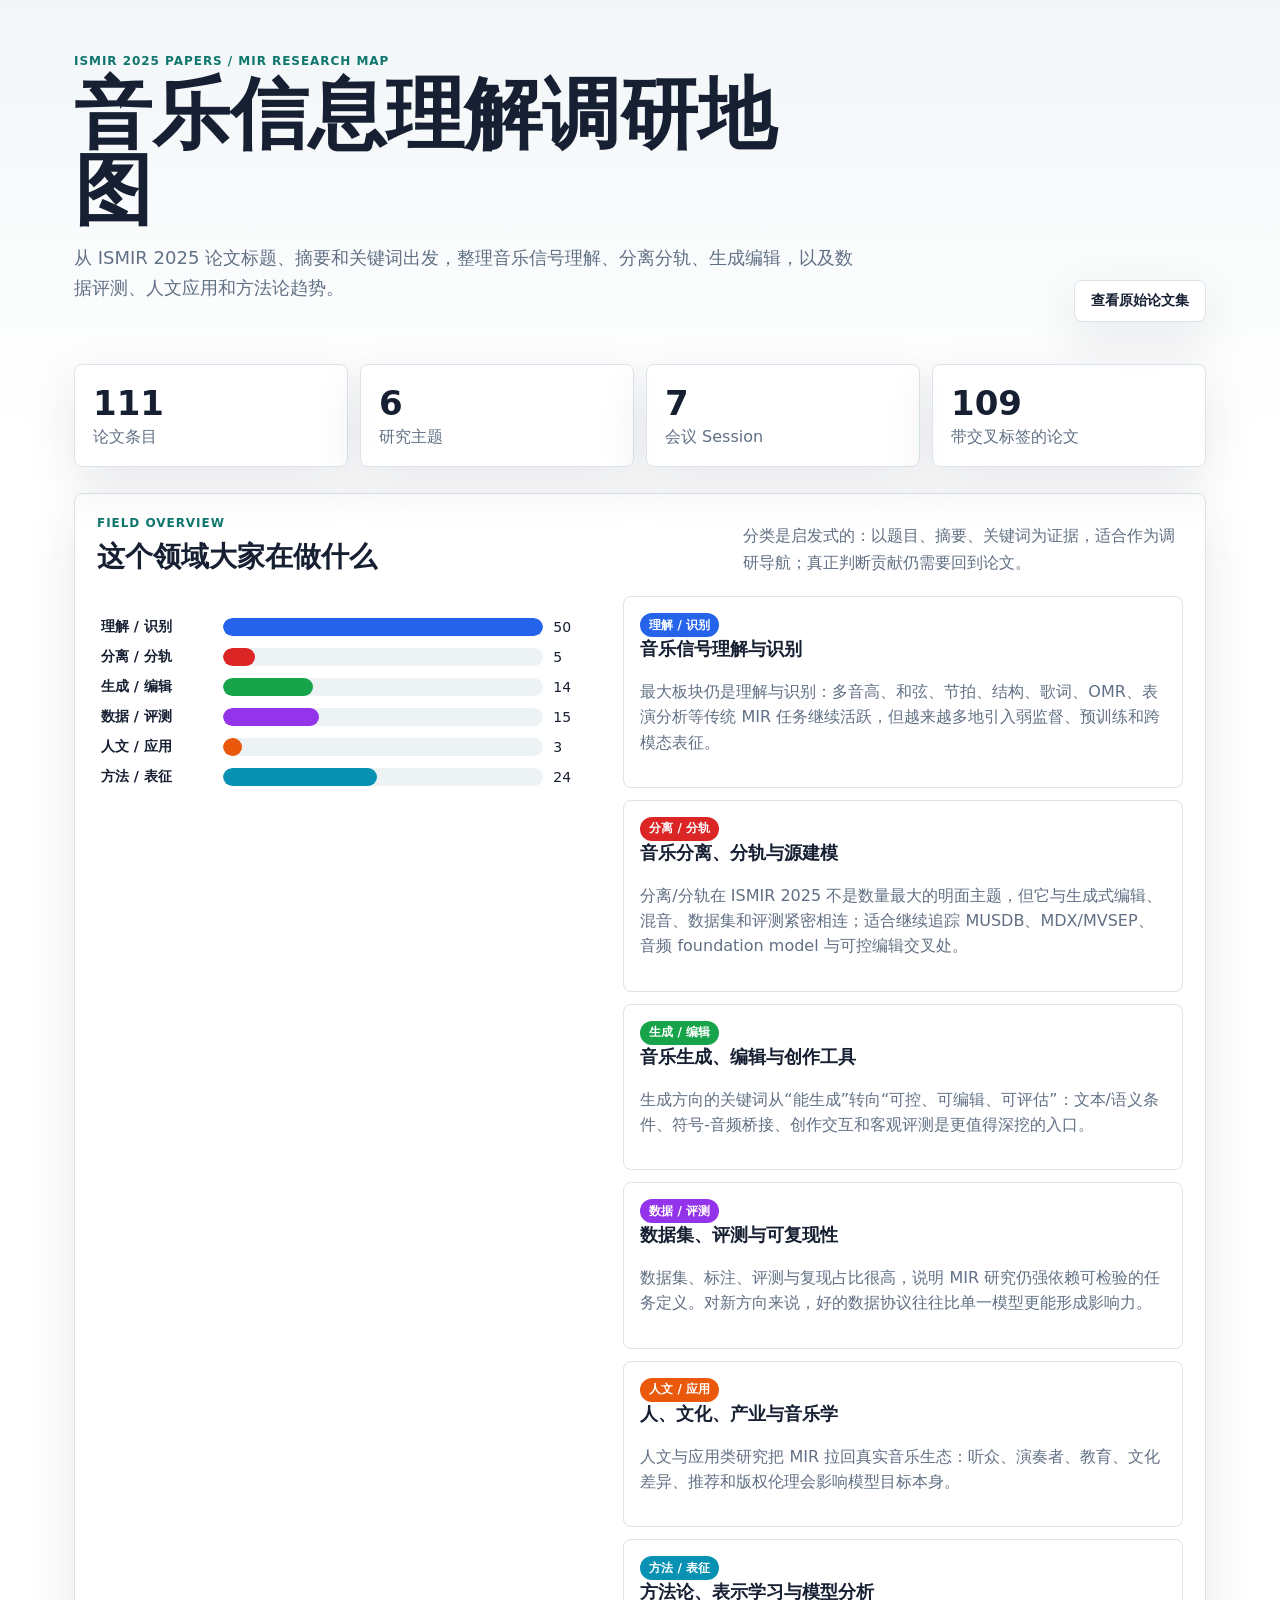
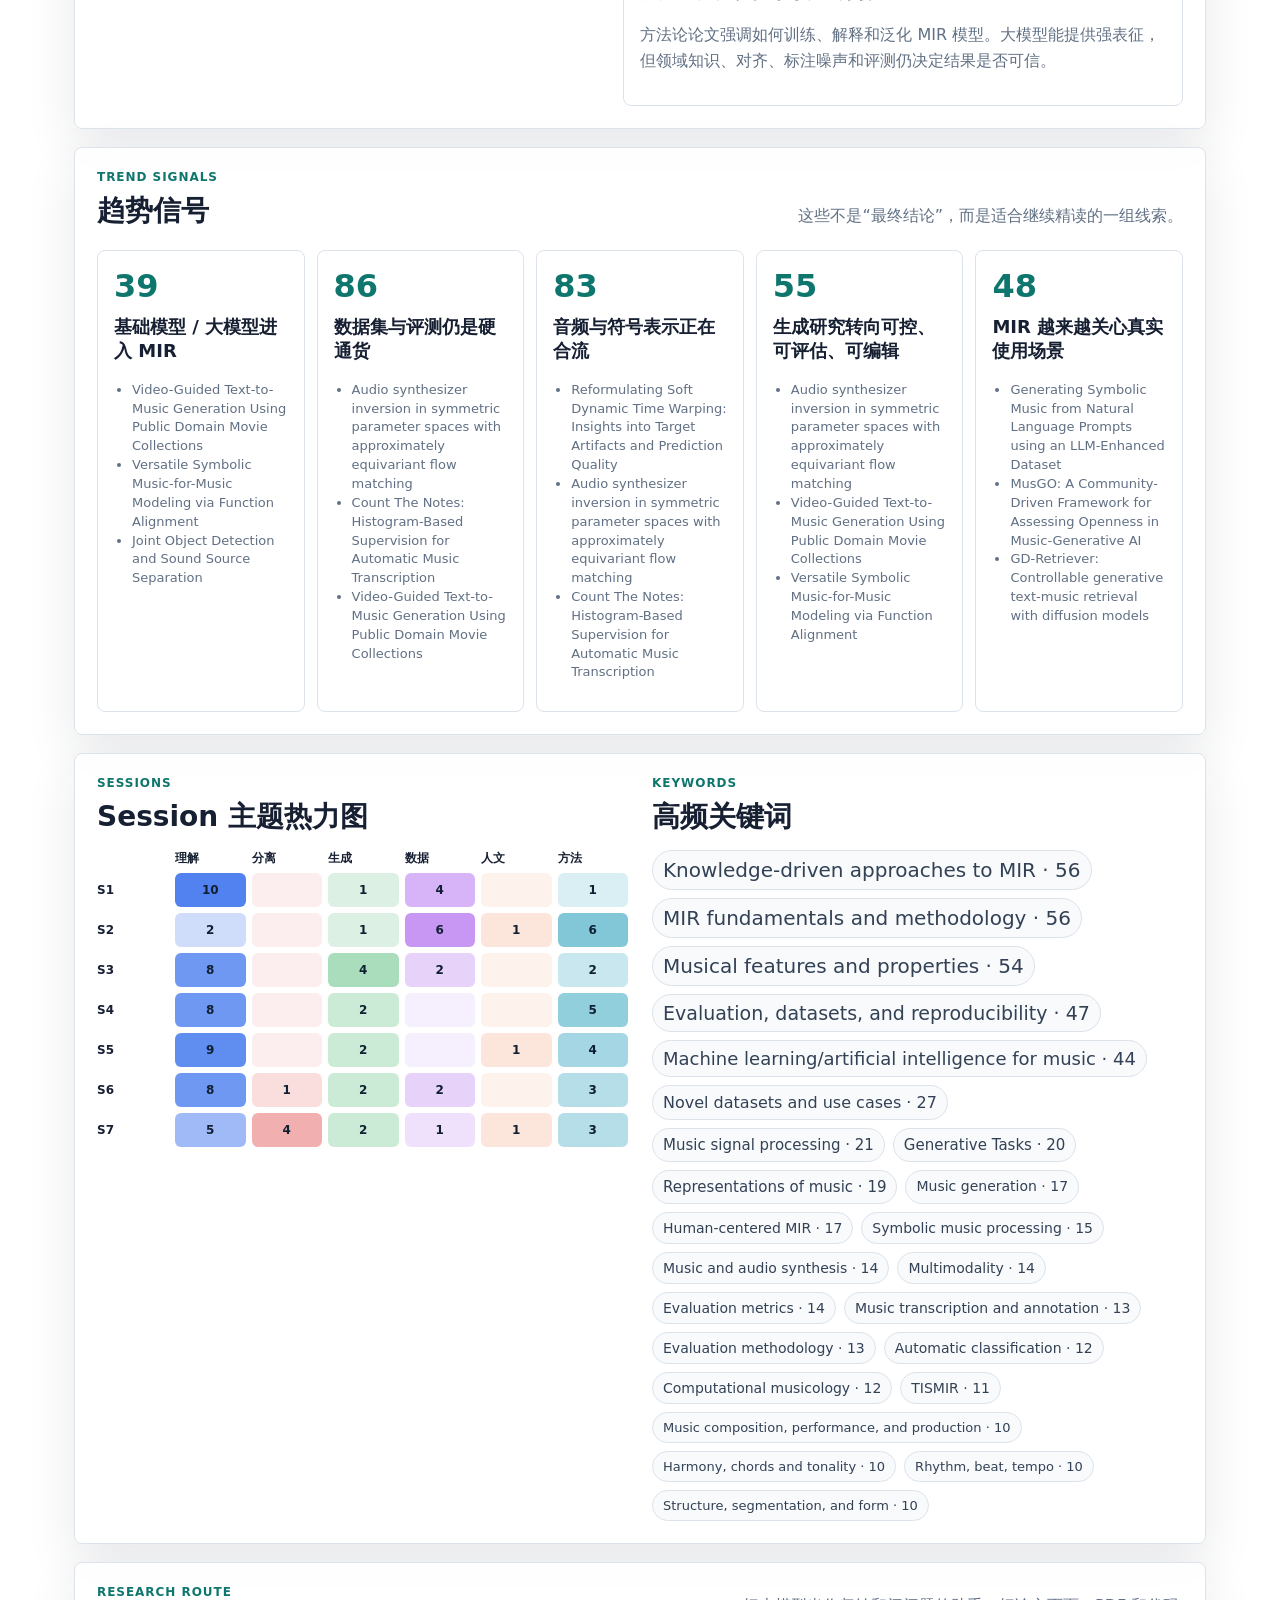
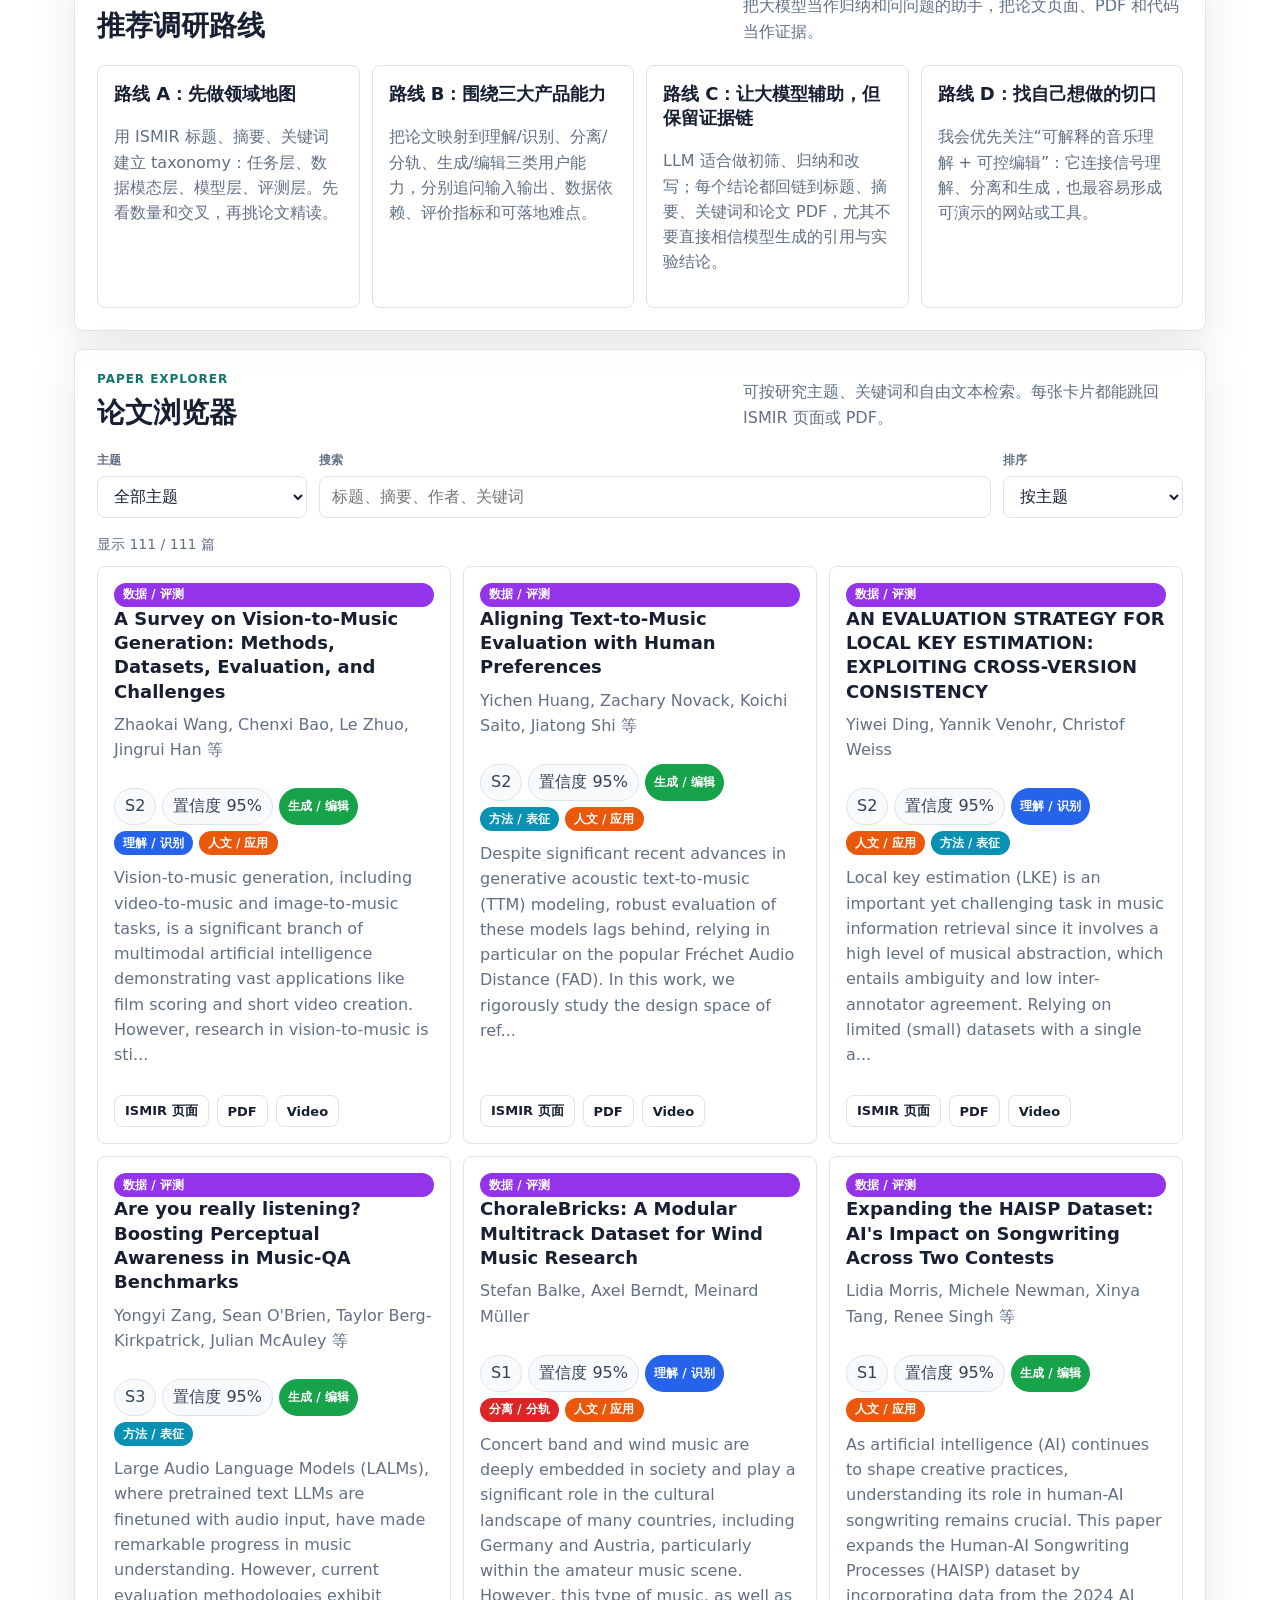
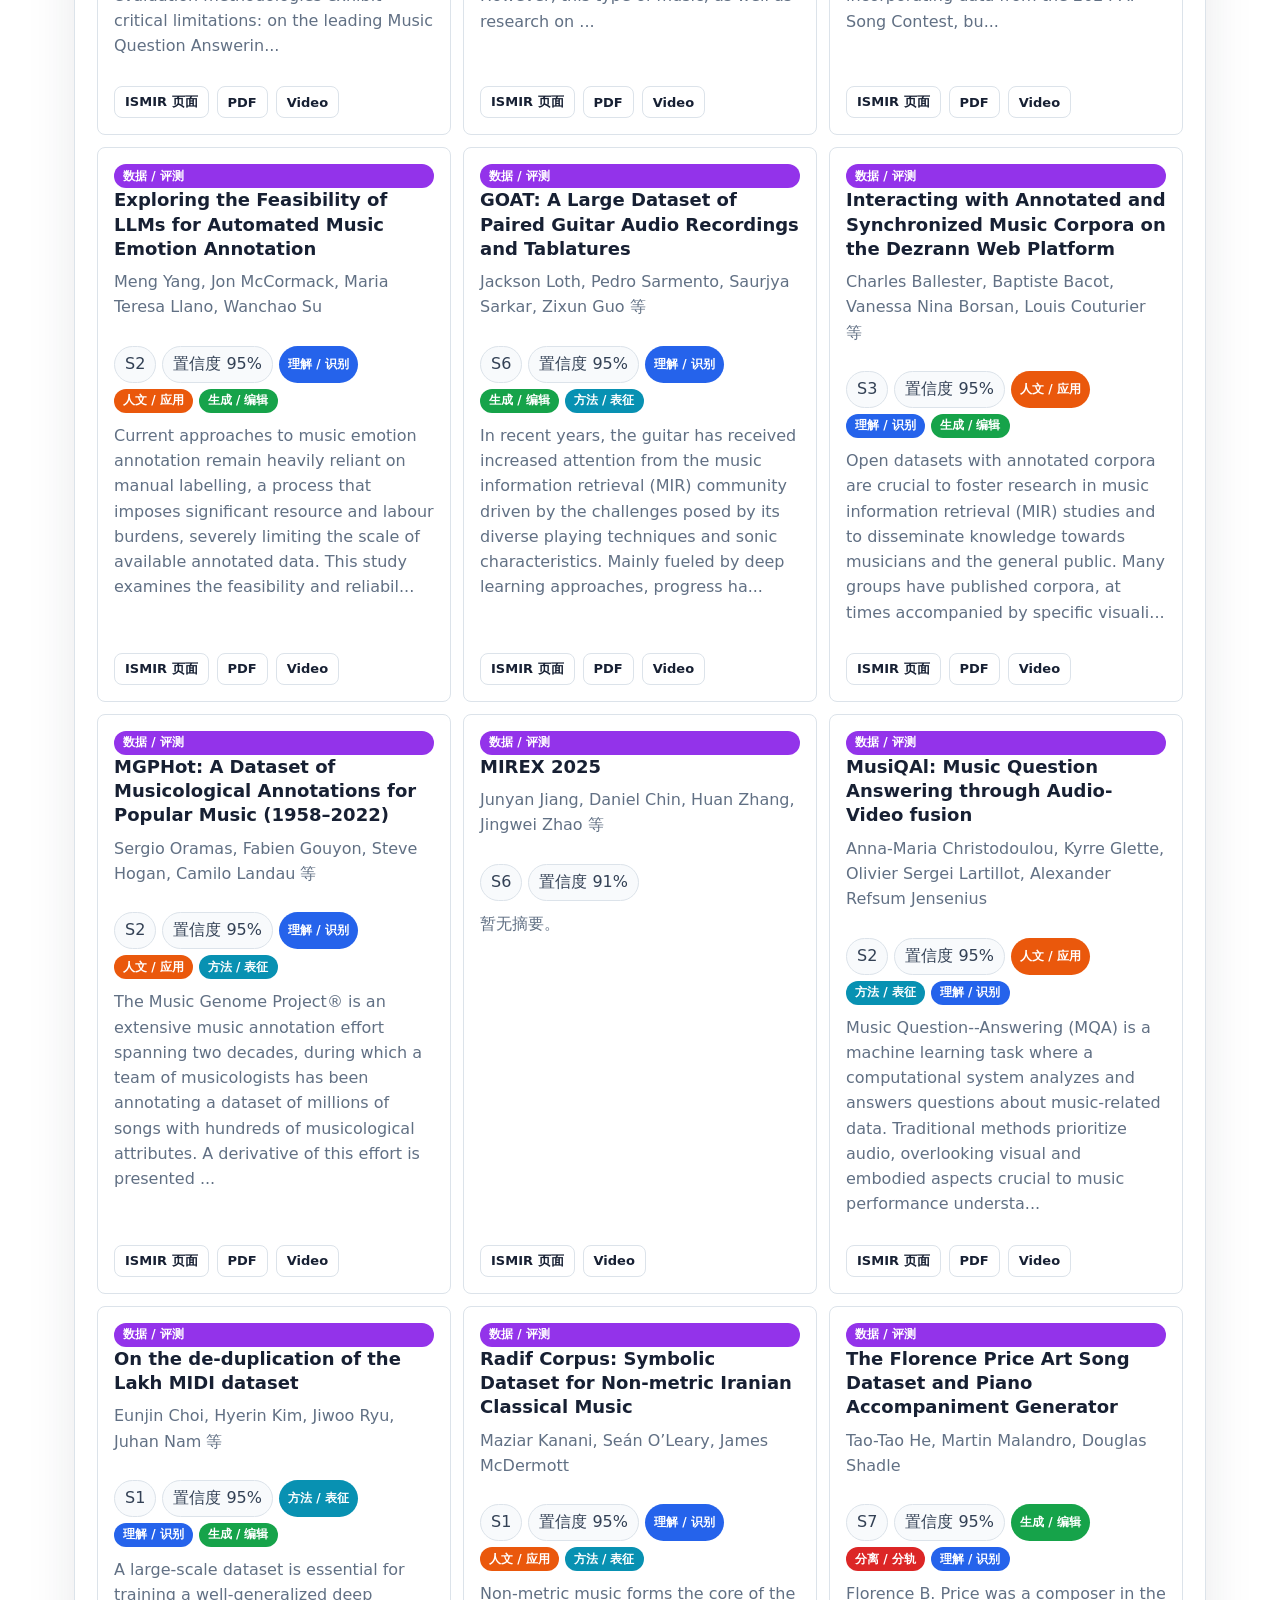
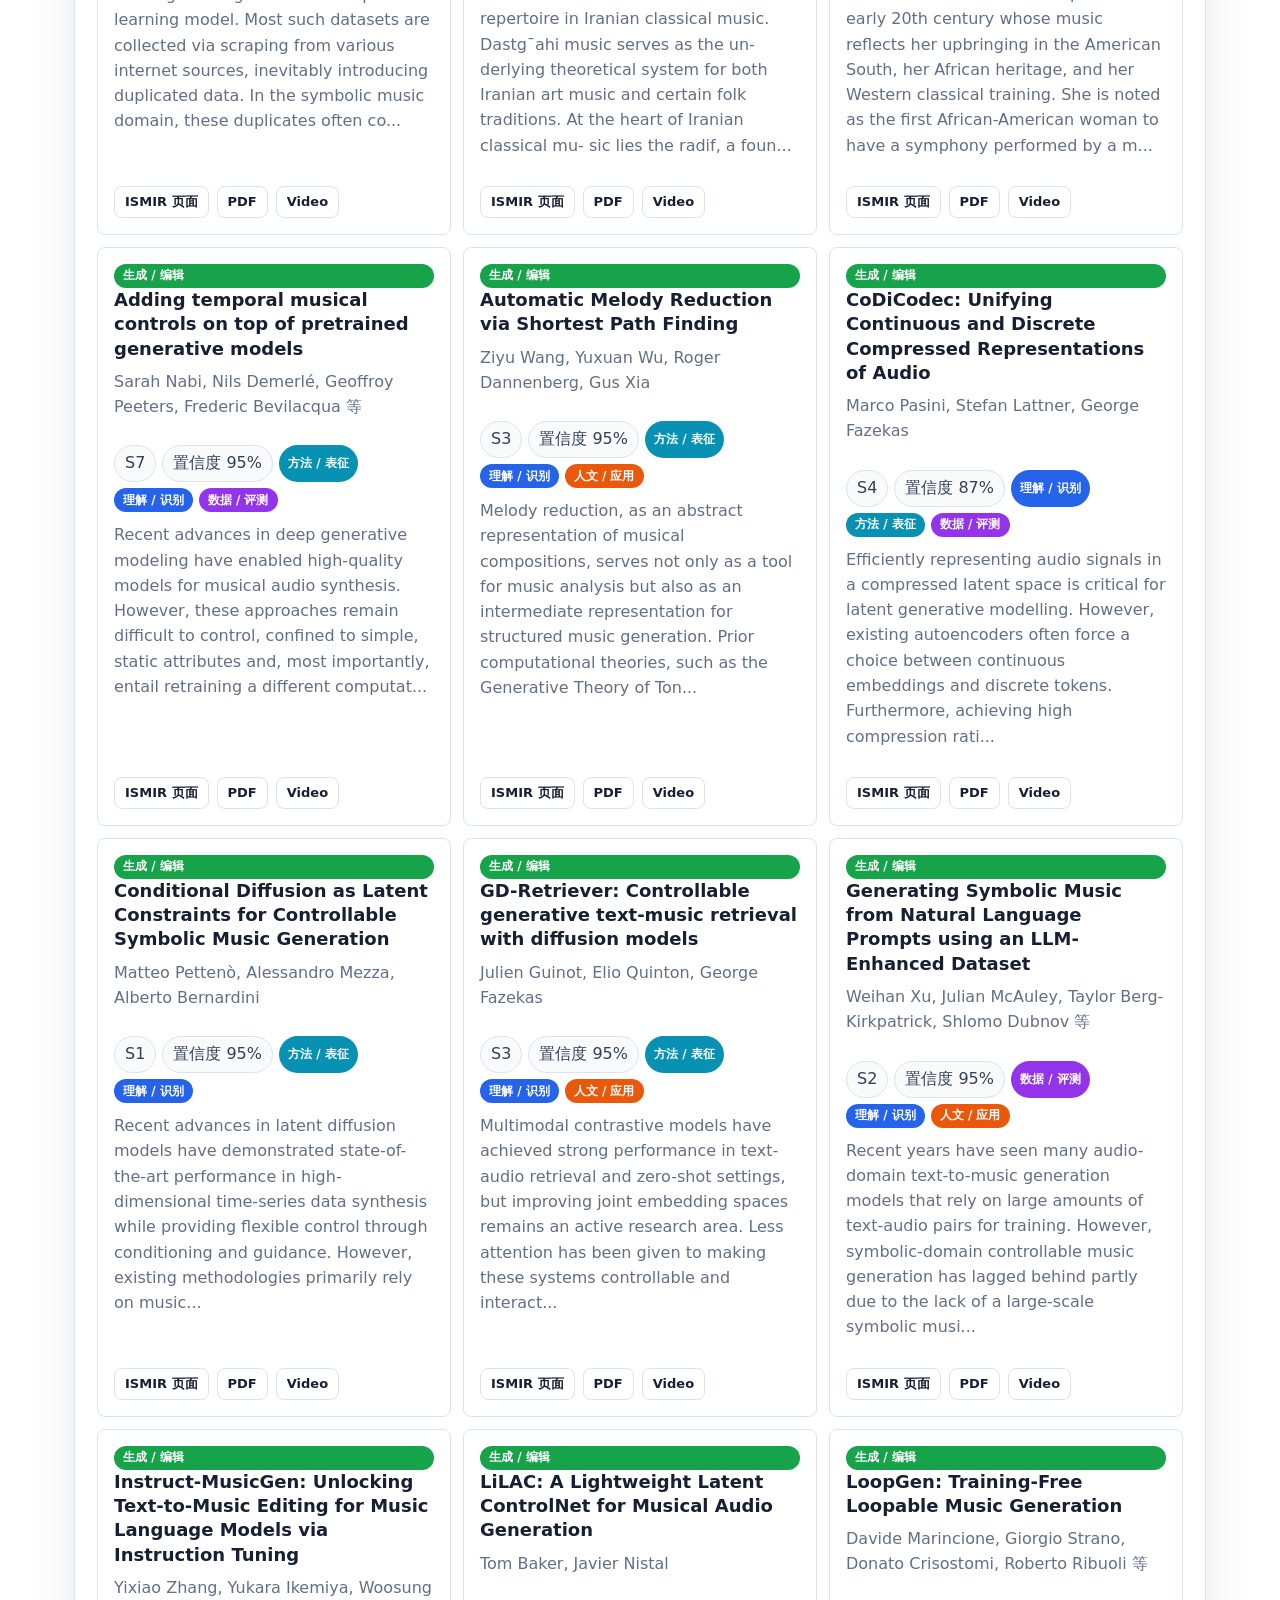
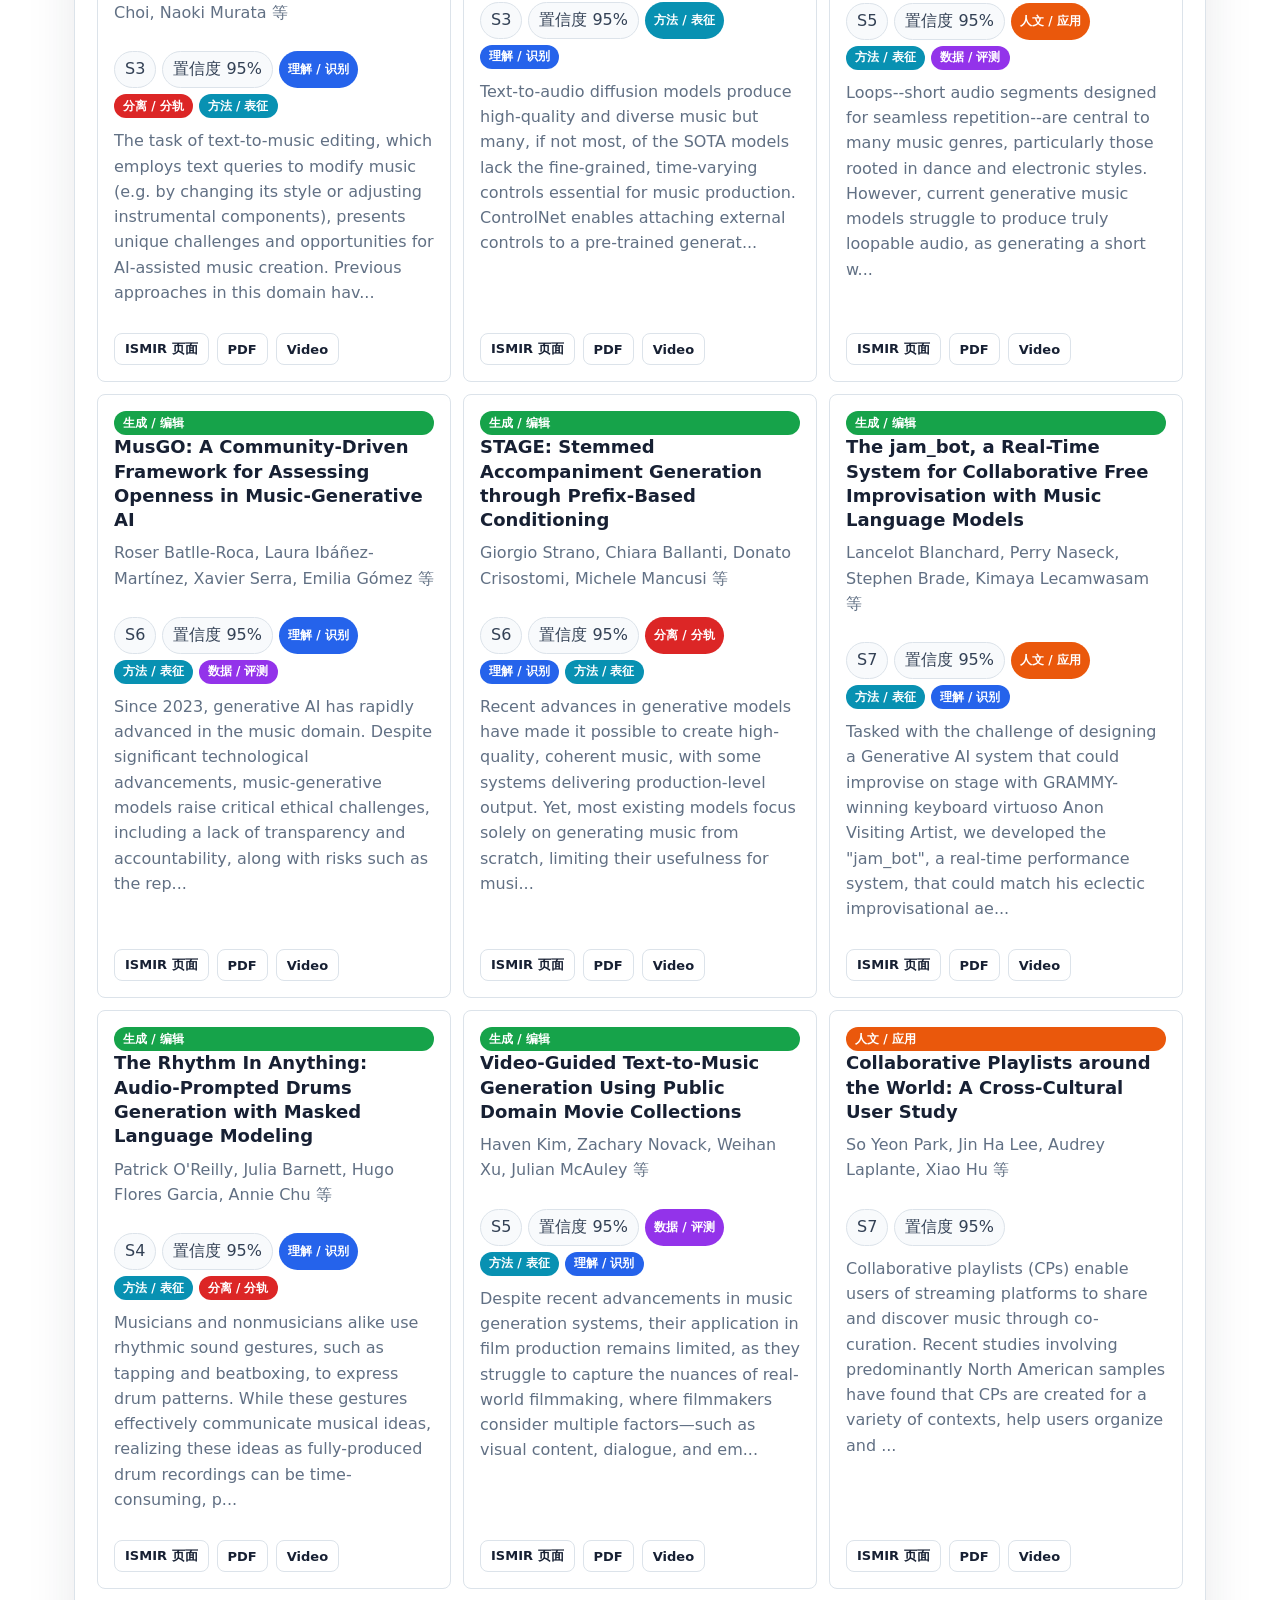
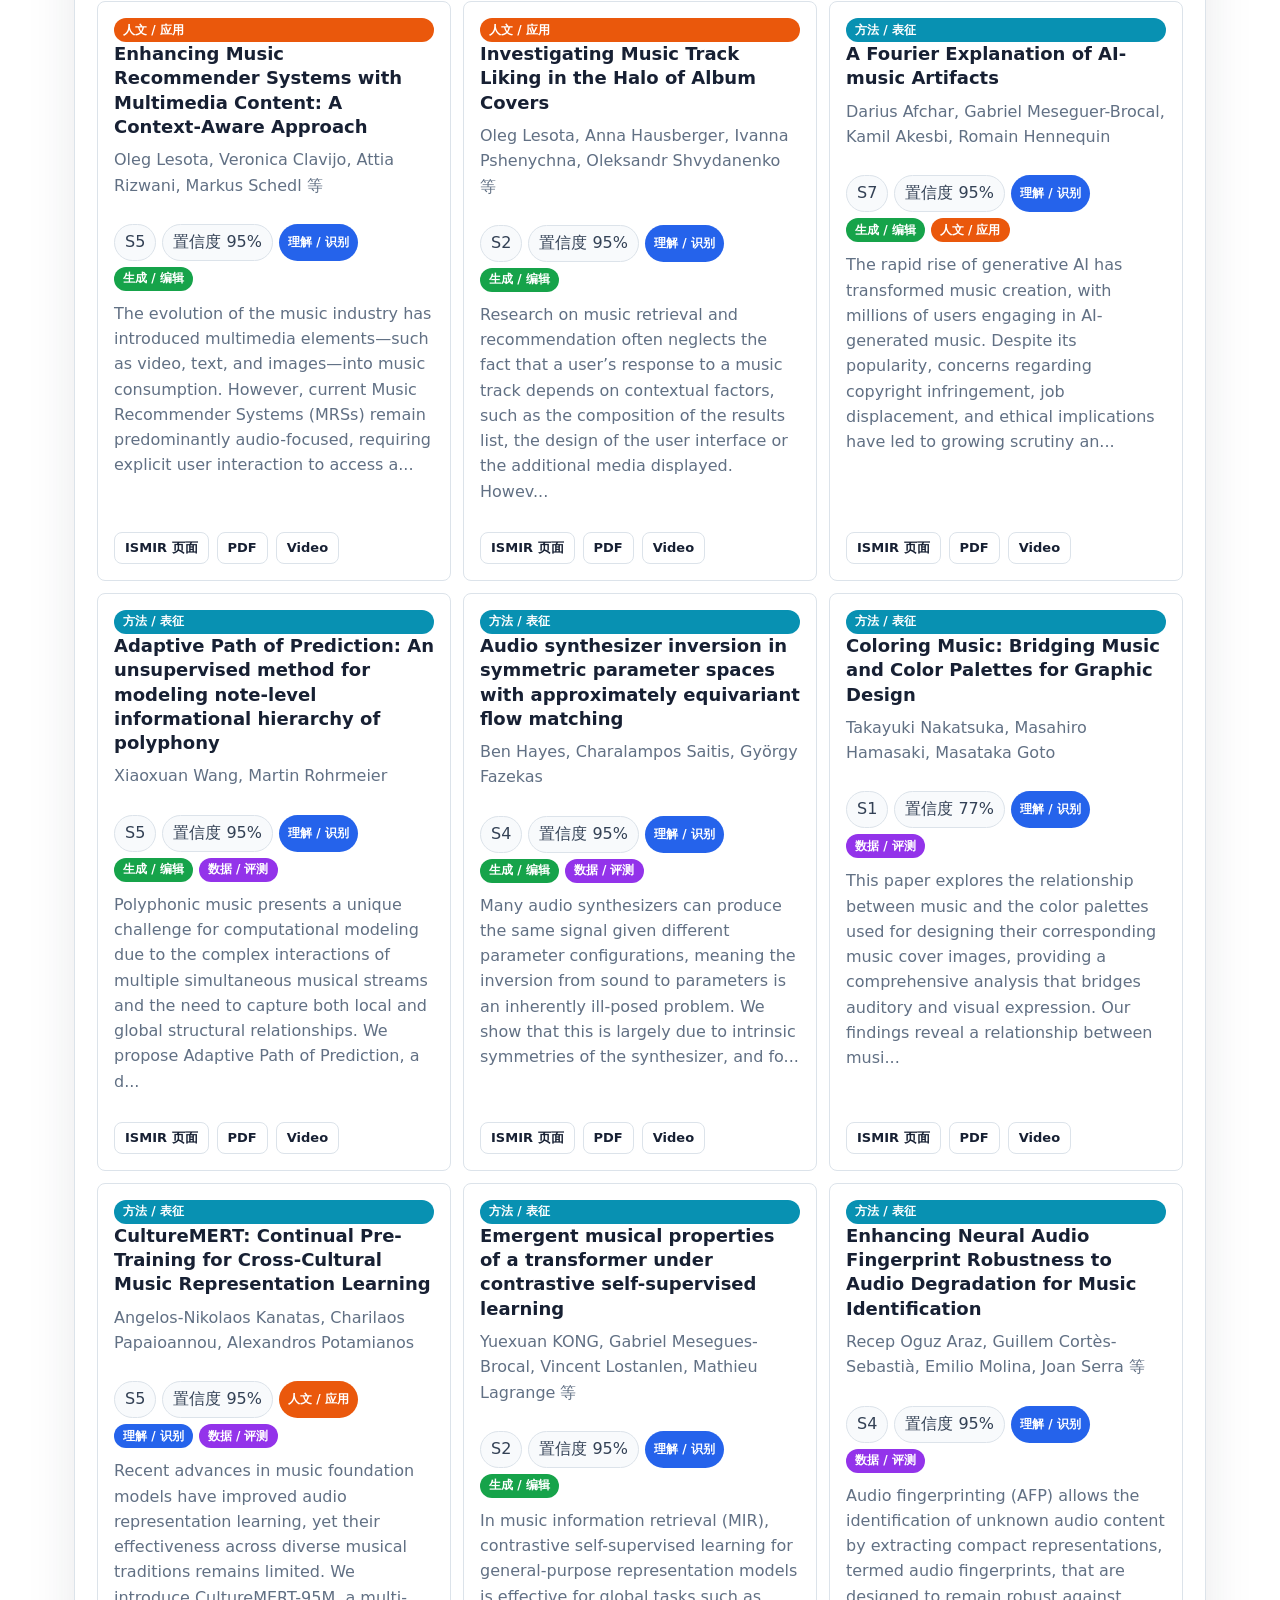
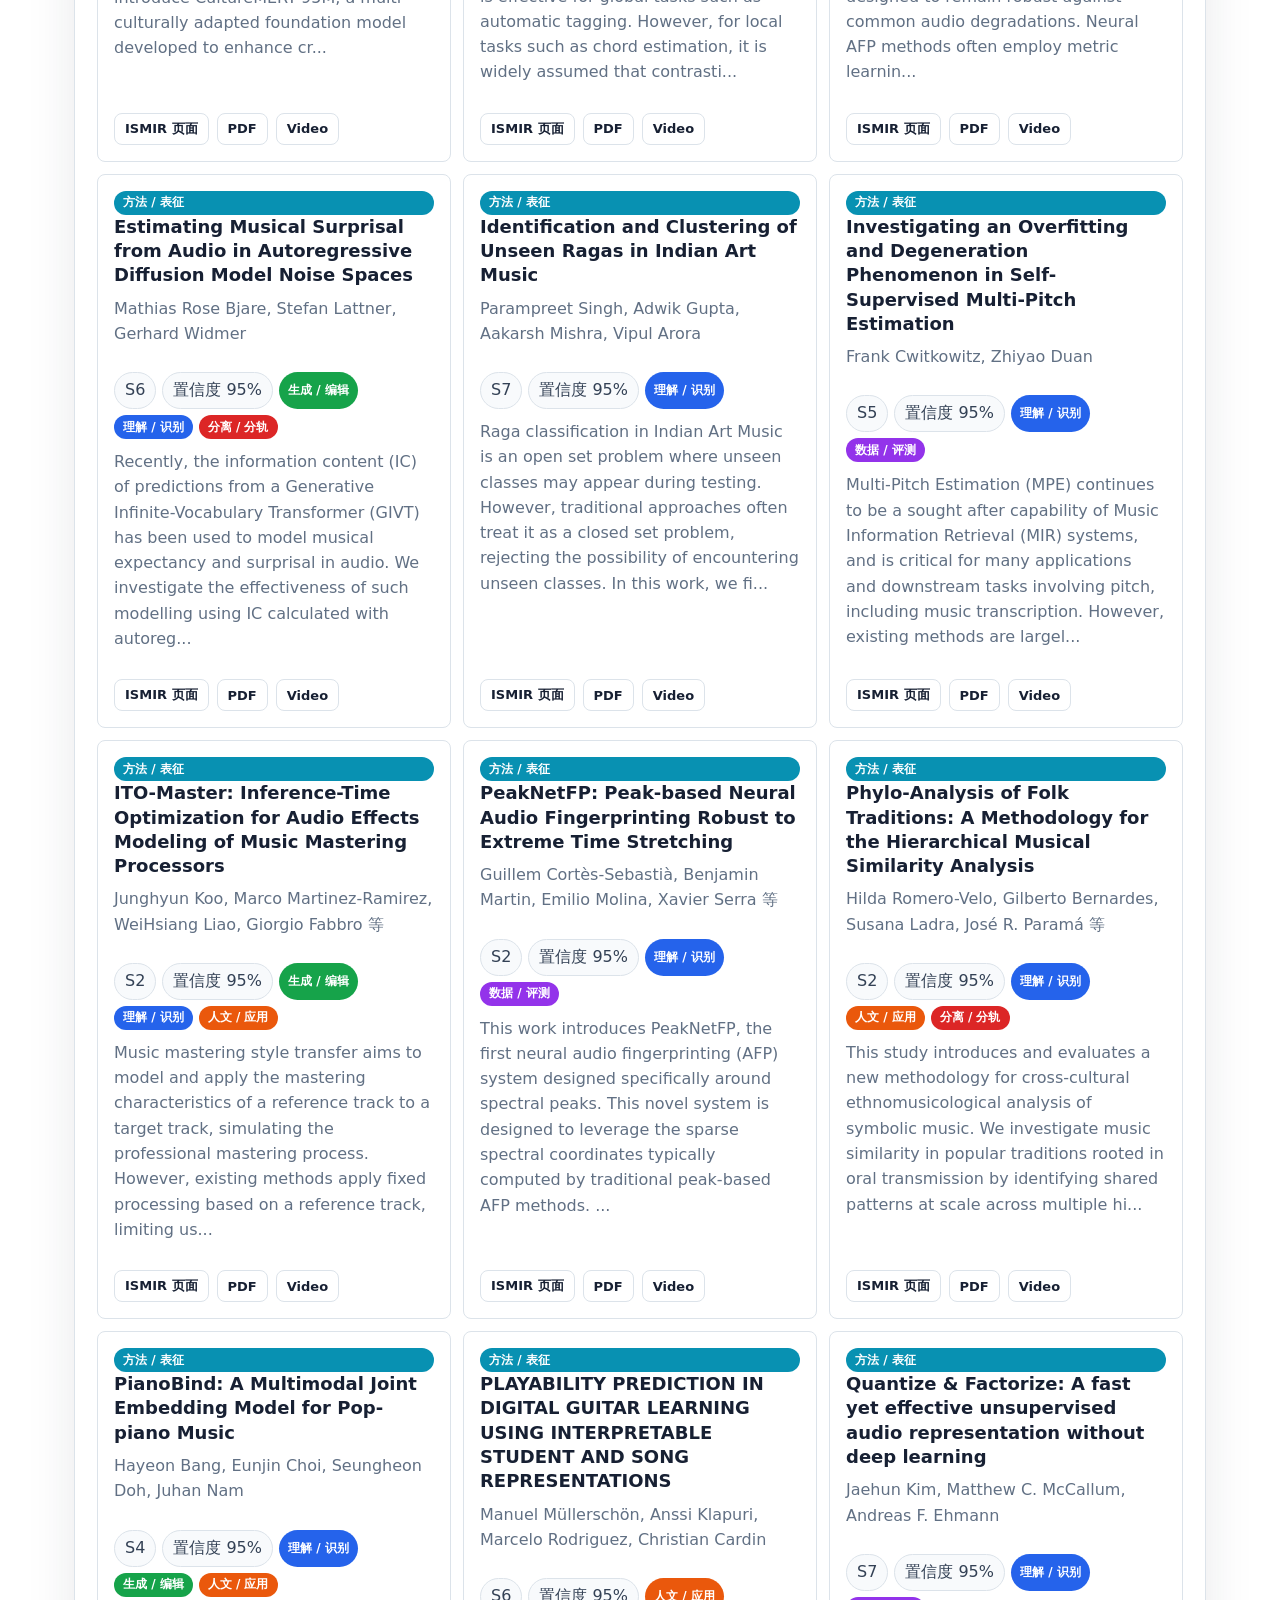
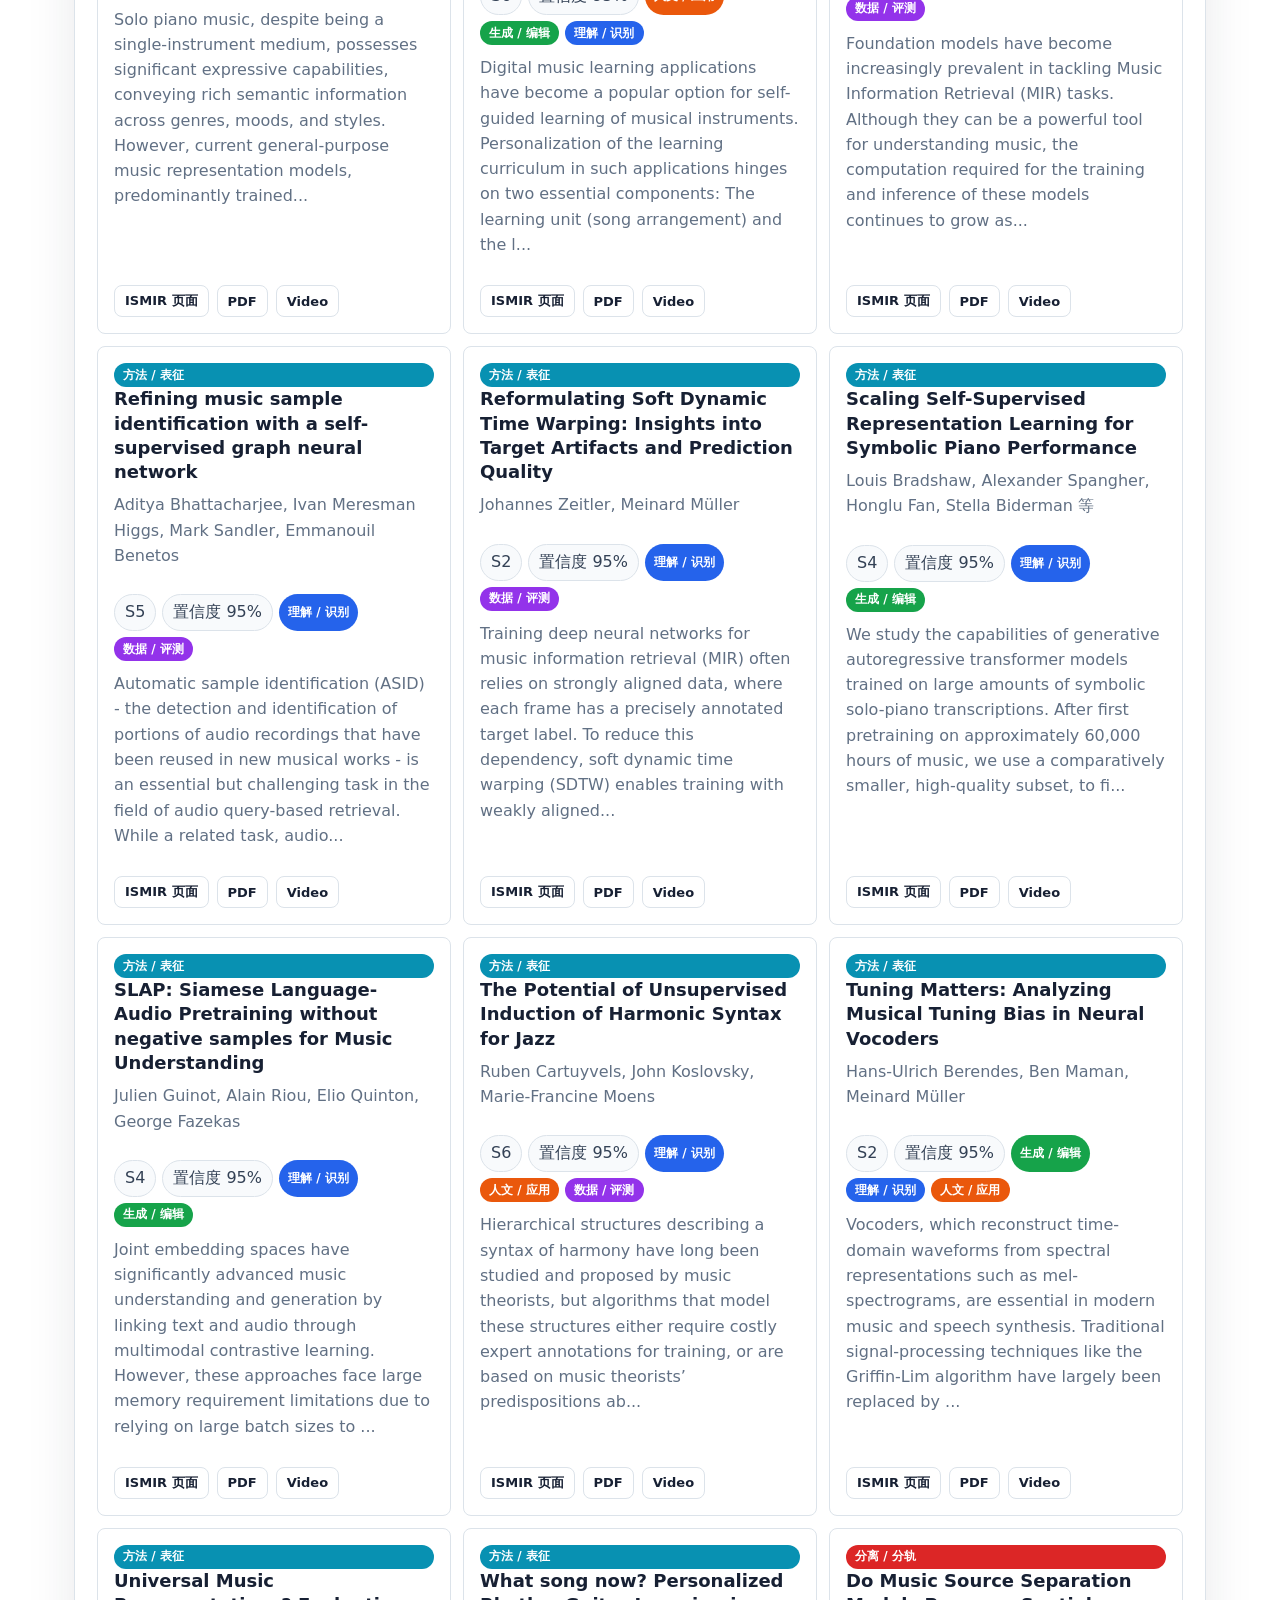
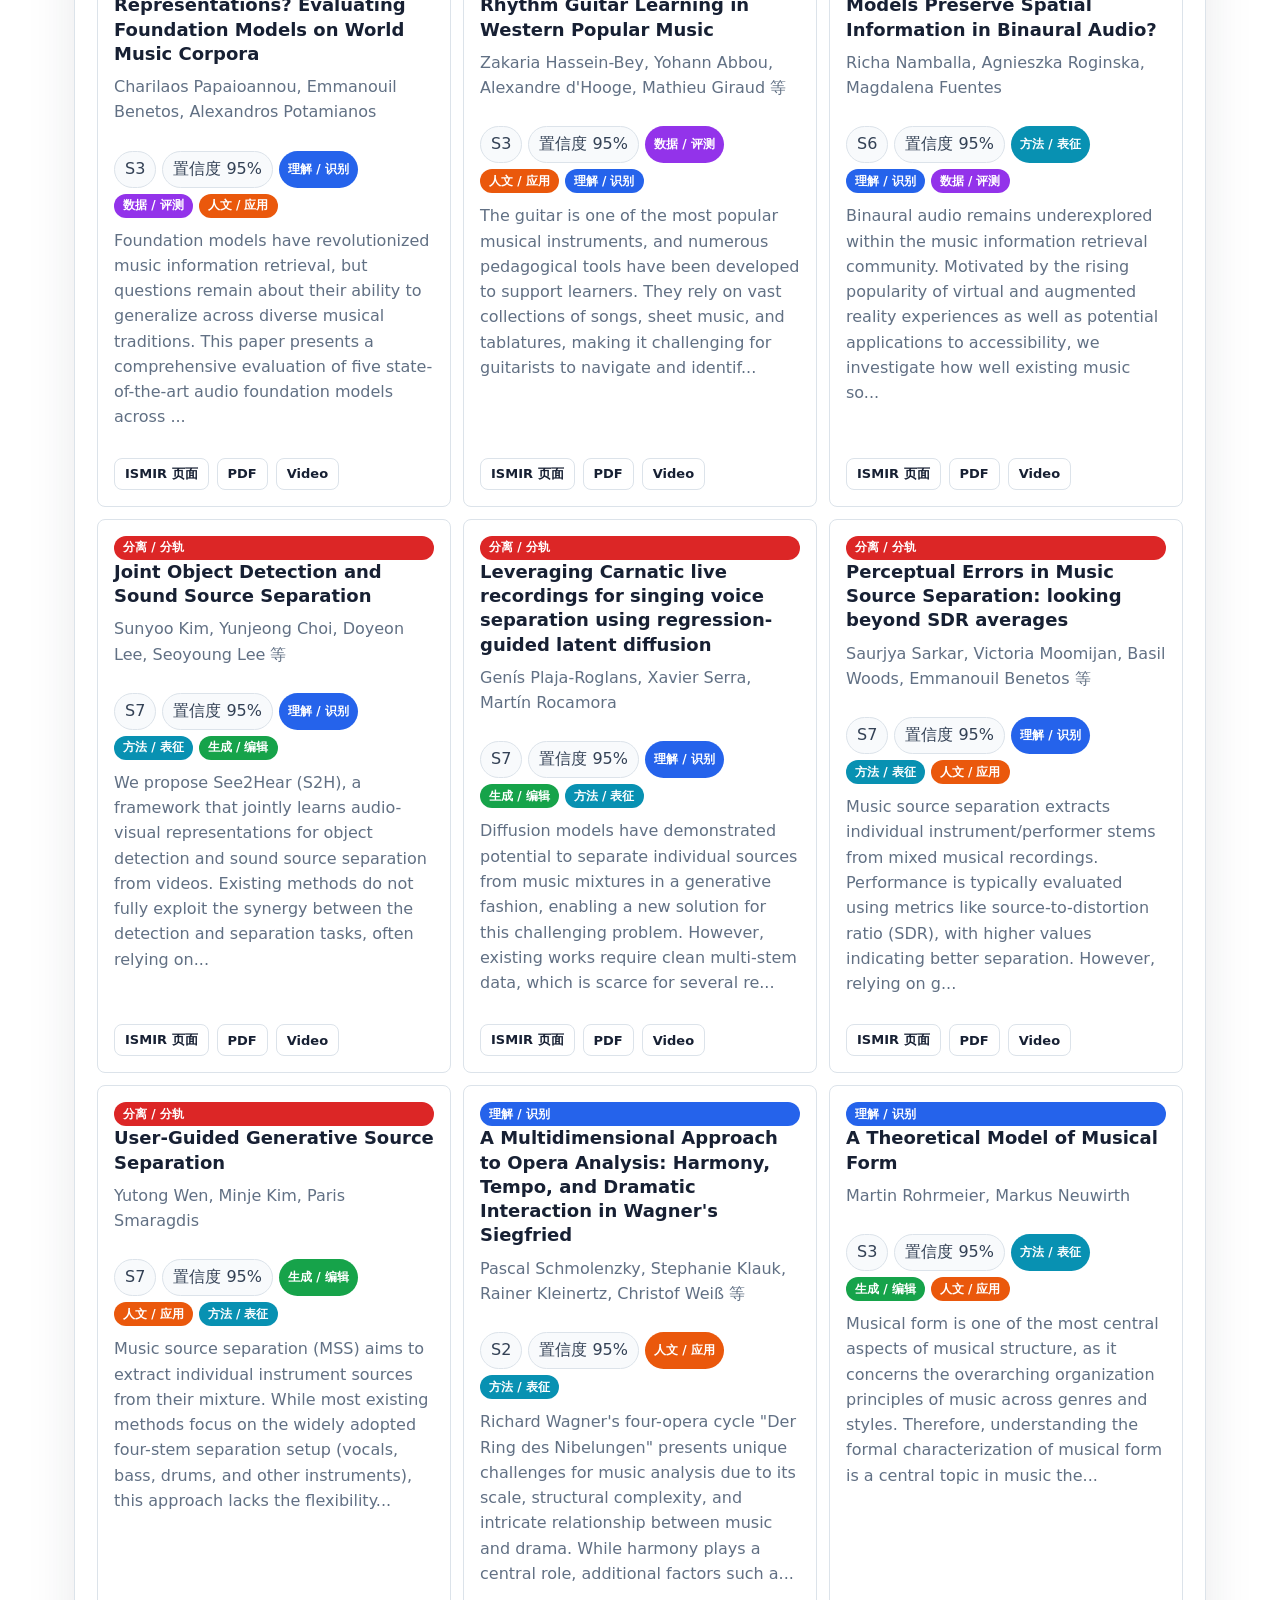
==== index.html @ f9d1a83d "第一版网页" ====
<!doctype html>
<html lang="zh-CN">
  <head>
    <meta charset="utf-8">
    <meta name="viewport" content="width=device-width, initial-scale=1">
    <title>ISMIR 2025 音乐信息理解调研地图</title>
    <link rel="stylesheet" href="styles.css">
  </head>
  <body>
    <header class="topbar">
      <div>
        <p class="eyebrow">ISMIR 2025 Papers / MIR Research Map</p>
        <h1>音乐信息理解调研地图</h1>
        <p class="lead">从 ISMIR 2025 论文标题、摘要和关键词出发，整理音乐信号理解、分离分轨、生成编辑，以及数据评测、人文应用和方法论趋势。</p>
      </div>
      <a class="source-link" href="https://ismir2025program.ismir.net/papers.html" target="_blank" rel="noreferrer">查看原始论文集</a>
    </header>

    <main>
      <section class="summary-grid" aria-label="数据概览">
        <div class="metric">
          <span id="paperCount">0</span>
          <p>论文条目</p>
        </div>
        <div class="metric">
          <span id="categoryCount">0</span>
          <p>研究主题</p>
        </div>
        <div class="metric">
          <span id="sessionCount">0</span>
          <p>会议 Session</p>
        </div>
        <div class="metric">
          <span id="crossCount">0</span>
          <p>带交叉标签的论文</p>
        </div>
      </section>

      <section class="section-shell">
        <div class="section-heading">
          <div>
            <p class="eyebrow">Field Overview</p>
            <h2>这个领域大家在做什么</h2>
          </div>
          <p>分类是启发式的：以题目、摘要、关键词为证据，适合作为调研导航；真正判断贡献仍需要回到论文。</p>
        </div>
        <div class="overview-layout">
          <div id="categoryChart" class="chart-panel" aria-label="主题分布图"></div>
          <div id="categoryNarrative" class="narrative-list"></div>
        </div>
      </section>

      <section class="section-shell">
        <div class="section-heading">
          <div>
            <p class="eyebrow">Trend Signals</p>
            <h2>趋势信号</h2>
          </div>
          <p>这些不是“最终结论”，而是适合继续精读的一组线索。</p>
        </div>
        <div id="trendGrid" class="trend-grid"></div>
      </section>

      <section class="section-shell split">
        <div>
          <div class="section-heading compact">
            <div>
              <p class="eyebrow">Sessions</p>
              <h2>Session 主题热力图</h2>
            </div>
          </div>
          <div id="heatmap" class="heatmap"></div>
        </div>
        <div>
          <div class="section-heading compact">
            <div>
              <p class="eyebrow">Keywords</p>
              <h2>高频关键词</h2>
            </div>
          </div>
          <div id="keywordCloud" class="keyword-cloud"></div>
        </div>
      </section>

      <section class="section-shell">
        <div class="section-heading">
          <div>
            <p class="eyebrow">Research Route</p>
            <h2>推荐调研路线</h2>
          </div>
          <p>把大模型当作归纳和问问题的助手，把论文页面、PDF 和代码当作证据。</p>
        </div>
        <div id="routeList" class="route-list"></div>
      </section>

      <section class="section-shell explorer">
        <div class="section-heading">
          <div>
            <p class="eyebrow">Paper Explorer</p>
            <h2>论文浏览器</h2>
          </div>
          <p>可按研究主题、关键词和自由文本检索。每张卡片都能跳回 ISMIR 页面或 PDF。</p>
        </div>
        <div class="controls">
          <label>
            <span>主题</span>
            <select id="categoryFilter"></select>
          </label>
          <label>
            <span>搜索</span>
            <input id="searchInput" type="search" placeholder="标题、摘要、作者、关键词">
          </label>
          <label>
            <span>排序</span>
            <select id="sortMode">
              <option value="category">按主题</option>
              <option value="session">按 Session</option>
              <option value="confidence">按分类置信度</option>
              <option value="title">按标题</option>
            </select>
          </label>
        </div>
        <div id="resultMeta" class="result-meta"></div>
        <div id="paperGrid" class="paper-grid"></div>
      </section>
    </main>

    <footer>
      <p>数据来源：ISMIR 2025 Papers。分类由本地规则脚本生成，建议作为阅读地图而不是权威标注。</p>
    </footer>

    <script src="report_data.js"></script>
    <script src="app.js"></script>
  </body>
</html>
---- styles.css ----
:root {
  color-scheme: light;
  --ink: #172033;
  --muted: #617084;
  --line: #dce3ea;
  --paper: #fbfcfd;
  --panel: #ffffff;
  --accent: #0f766e;
  --shadow: 0 18px 50px rgba(26, 39, 58, 0.10);
}

* {
  box-sizing: border-box;
}

body {
  margin: 0;
  font-family: Inter, ui-sans-serif, system-ui, -apple-system, BlinkMacSystemFont, "Segoe UI", sans-serif;
  color: var(--ink);
  background: linear-gradient(180deg, #f2f6f8 0, #ffffff 440px);
}

a {
  color: inherit;
}

.topbar {
  display: grid;
  grid-template-columns: minmax(0, 1fr) auto;
  gap: 24px;
  align-items: end;
  max-width: 1180px;
  margin: 0 auto;
  padding: 54px 24px 30px;
}

.eyebrow {
  margin: 0 0 8px;
  color: var(--accent);
  font-size: 12px;
  font-weight: 760;
  letter-spacing: 0.08em;
  text-transform: uppercase;
}

h1,
h2,
h3,
p {
  margin-top: 0;
}

h1 {
  max-width: 760px;
  margin-bottom: 14px;
  font-size: clamp(40px, 7vw, 78px);
  line-height: 0.98;
  letter-spacing: 0;
}

h2 {
  margin-bottom: 0;
  font-size: 28px;
  letter-spacing: 0;
}

h3 {
  font-size: 18px;
  letter-spacing: 0;
}

.lead {
  max-width: 780px;
  color: var(--muted);
  font-size: 18px;
  line-height: 1.7;
}

.source-link {
  display: inline-flex;
  min-height: 42px;
  align-items: center;
  justify-content: center;
  padding: 0 16px;
  border: 1px solid var(--line);
  border-radius: 8px;
  background: var(--panel);
  color: var(--ink);
  font-size: 14px;
  font-weight: 700;
  text-decoration: none;
  box-shadow: var(--shadow);
}

main {
  max-width: 1180px;
  margin: 0 auto;
  padding: 0 24px 52px;
}

.summary-grid {
  display: grid;
  grid-template-columns: repeat(4, 1fr);
  gap: 12px;
  margin: 12px 0 26px;
}

.metric,
.section-shell {
  border: 1px solid var(--line);
  border-radius: 8px;
  background: rgba(255, 255, 255, 0.88);
  box-shadow: var(--shadow);
}

.metric {
  padding: 18px;
}

.metric span {
  display: block;
  font-size: 34px;
  font-weight: 820;
}

.metric p {
  margin: 4px 0 0;
  color: var(--muted);
}

.section-shell {
  margin-top: 18px;
  padding: 22px;
}

.section-heading {
  display: flex;
  gap: 20px;
  align-items: end;
  justify-content: space-between;
  margin-bottom: 20px;
}

.section-heading > p {
  max-width: 440px;
  margin-bottom: 0;
  color: var(--muted);
  line-height: 1.65;
}

.section-heading.compact {
  display: block;
  margin-bottom: 14px;
}

.overview-layout {
  display: grid;
  grid-template-columns: minmax(340px, 0.95fr) 1.05fr;
  gap: 20px;
}

.chart-panel {
  min-height: 360px;
  padding: 10px 4px 0;
}

.bar-row {
  display: grid;
  grid-template-columns: 112px minmax(0, 1fr) 46px;
  gap: 10px;
  align-items: center;
  margin: 12px 0;
  font-size: 14px;
}

.bar-track {
  height: 18px;
  border-radius: 999px;
  background: #edf2f5;
  overflow: hidden;
}

.bar-fill {
  height: 100%;
  border-radius: inherit;
}

.narrative-list,
.trend-grid,
.route-list,
.paper-grid {
  display: grid;
  gap: 12px;
}

.narrative-card,
.trend-card,
.route-card,
.paper-card {
  border: 1px solid var(--line);
  border-radius: 8px;
  background: var(--panel);
}

.narrative-card {
  padding: 16px;
}

.narrative-card p,
.trend-card p,
.route-card p,
.paper-card p {
  color: var(--muted);
  line-height: 1.58;
}

.tag {
  display: inline-flex;
  align-items: center;
  min-height: 24px;
  padding: 0 9px;
  border-radius: 999px;
  color: #fff;
  font-size: 12px;
  font-weight: 760;
}

.trend-grid {
  grid-template-columns: repeat(5, 1fr);
}

.trend-card,
.route-card {
  padding: 16px;
}

.trend-count {
  margin-bottom: 10px;
  color: var(--accent);
  font-size: 32px;
  font-weight: 820;
}

.mini-list {
  padding-left: 18px;
  color: var(--muted);
  font-size: 13px;
  line-height: 1.45;
}

.split {
  display: grid;
  grid-template-columns: 1fr 1fr;
  gap: 24px;
}

.heat-row {
  display: grid;
  grid-template-columns: 72px repeat(6, 1fr);
  gap: 6px;
  align-items: center;
  margin-bottom: 6px;
  font-size: 12px;
}

.heat-cell {
  min-height: 34px;
  border-radius: 6px;
  display: flex;
  align-items: center;
  justify-content: center;
  color: #102033;
  font-weight: 800;
}

.keyword-cloud {
  display: flex;
  flex-wrap: wrap;
  gap: 8px;
}

.keyword {
  padding: 7px 10px;
  border: 1px solid var(--line);
  border-radius: 999px;
  background: #f8fafc;
  color: #334155;
}

.route-list {
  grid-template-columns: repeat(4, 1fr);
}

.controls {
  display: grid;
  grid-template-columns: 210px minmax(220px, 1fr) 180px;
  gap: 12px;
}

label span {
  display: block;
  margin-bottom: 7px;
  color: var(--muted);
  font-size: 12px;
  font-weight: 760;
}

select,
input {
  width: 100%;
  min-height: 42px;
  padding: 0 12px;
  border: 1px solid var(--line);
  border-radius: 8px;
  background: #fff;
  color: var(--ink);
  font: inherit;
}

.result-meta {
  margin: 18px 0 12px;
  color: var(--muted);
  font-size: 14px;
}

.paper-grid {
  grid-template-columns: repeat(3, 1fr);
}

.paper-card {
  display: flex;
  min-height: 300px;
  flex-direction: column;
  padding: 16px;
}

.paper-card h3 {
  margin-bottom: 8px;
  line-height: 1.35;
}

.paper-meta {
  display: flex;
  flex-wrap: wrap;
  gap: 6px;
  margin: 10px 0;
}

.paper-actions {
  display: flex;
  flex-wrap: wrap;
  gap: 8px;
  margin-top: auto;
  padding-top: 12px;
}

.paper-actions a {
  display: inline-flex;
  min-height: 32px;
  align-items: center;
  padding: 0 10px;
  border: 1px solid var(--line);
  border-radius: 8px;
  color: var(--ink);
  font-size: 13px;
  font-weight: 700;
  text-decoration: none;
}

footer {
  max-width: 1180px;
  margin: 0 auto;
  padding: 0 24px 32px;
  color: var(--muted);
}

@media (max-width: 980px) {
  .topbar,
  .overview-layout,
  .split {
    grid-template-columns: 1fr;
  }

  .summary-grid,
  .trend-grid,
  .route-list,
  .paper-grid {
    grid-template-columns: repeat(2, 1fr);
  }
}

@media (max-width: 640px) {
  .topbar,
  main,
  footer {
    padding-left: 16px;
    padding-right: 16px;
  }

  .summary-grid,
  .trend-grid,
  .route-list,
  .paper-grid,
  .controls {
    grid-template-columns: 1fr;
  }

  .section-heading {
    display: block;
  }

  .heat-row {
    grid-template-columns: 58px repeat(6, 1fr);
  }
}
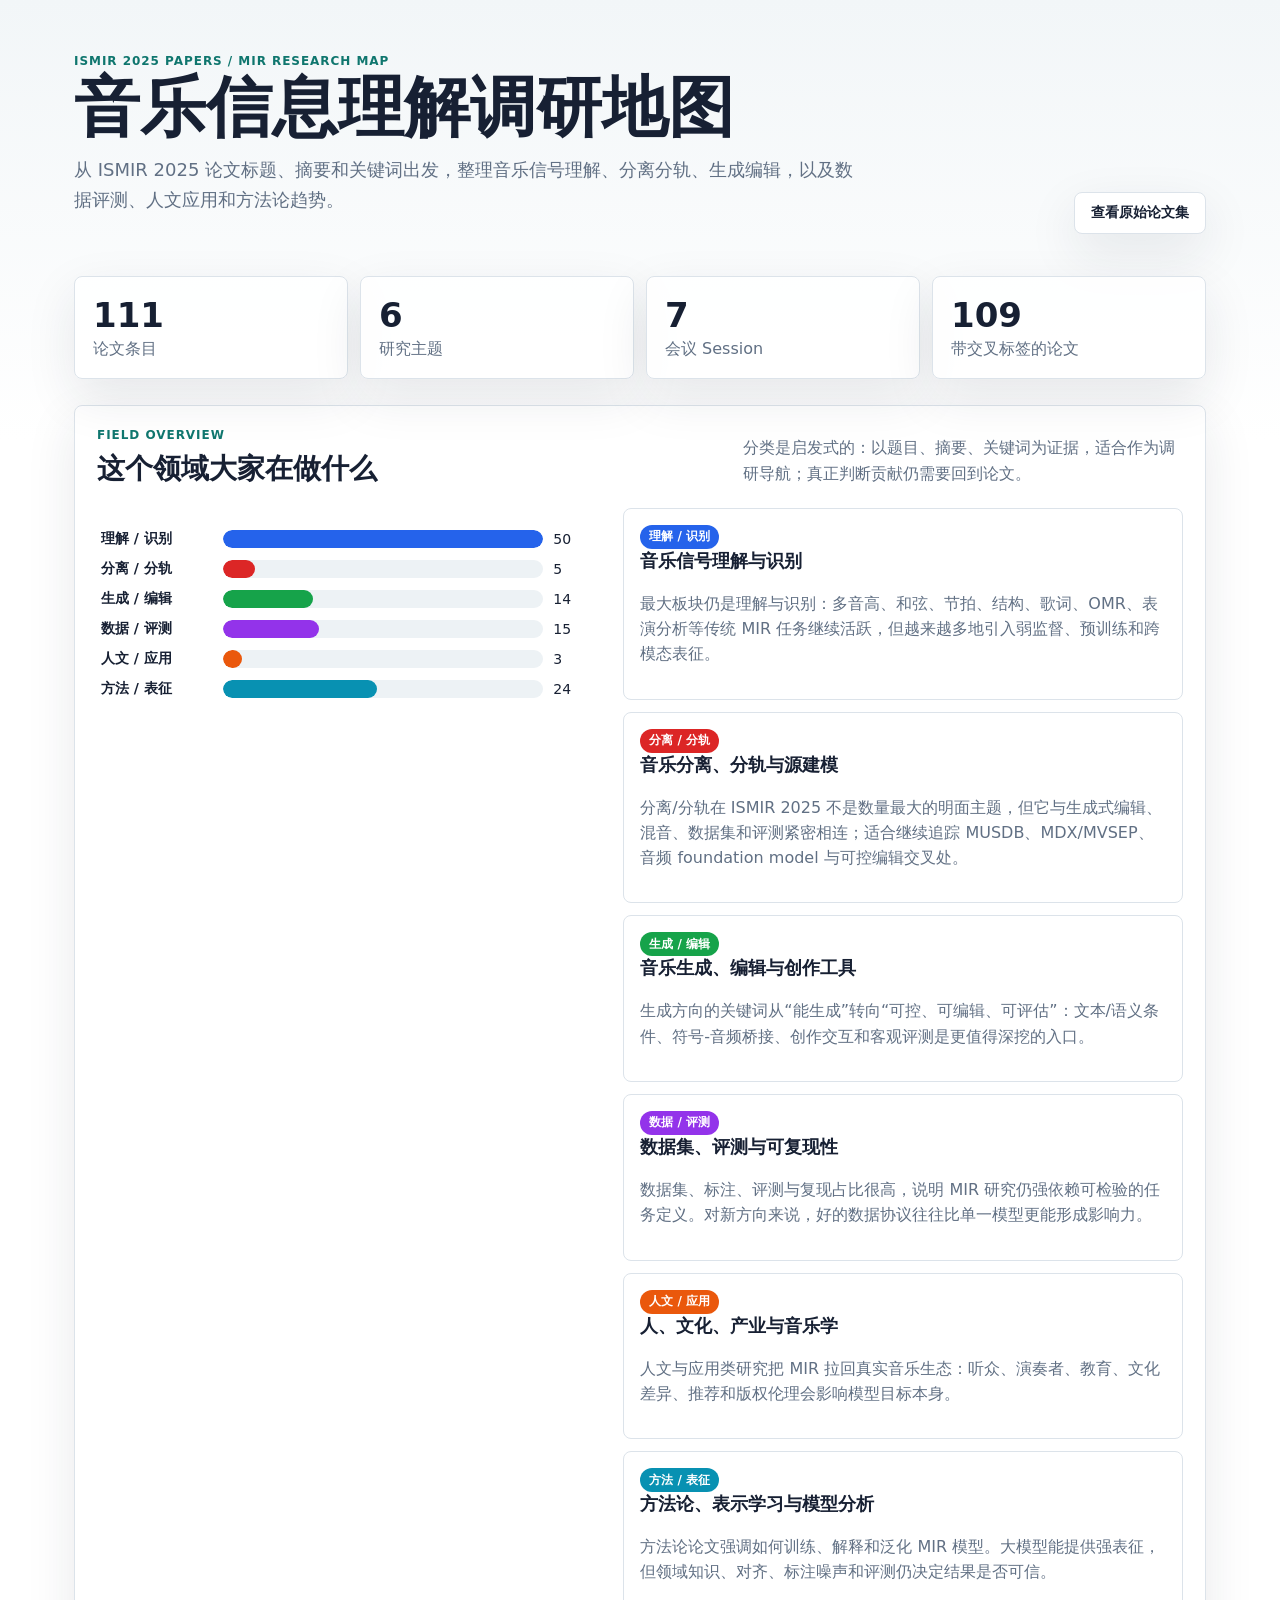
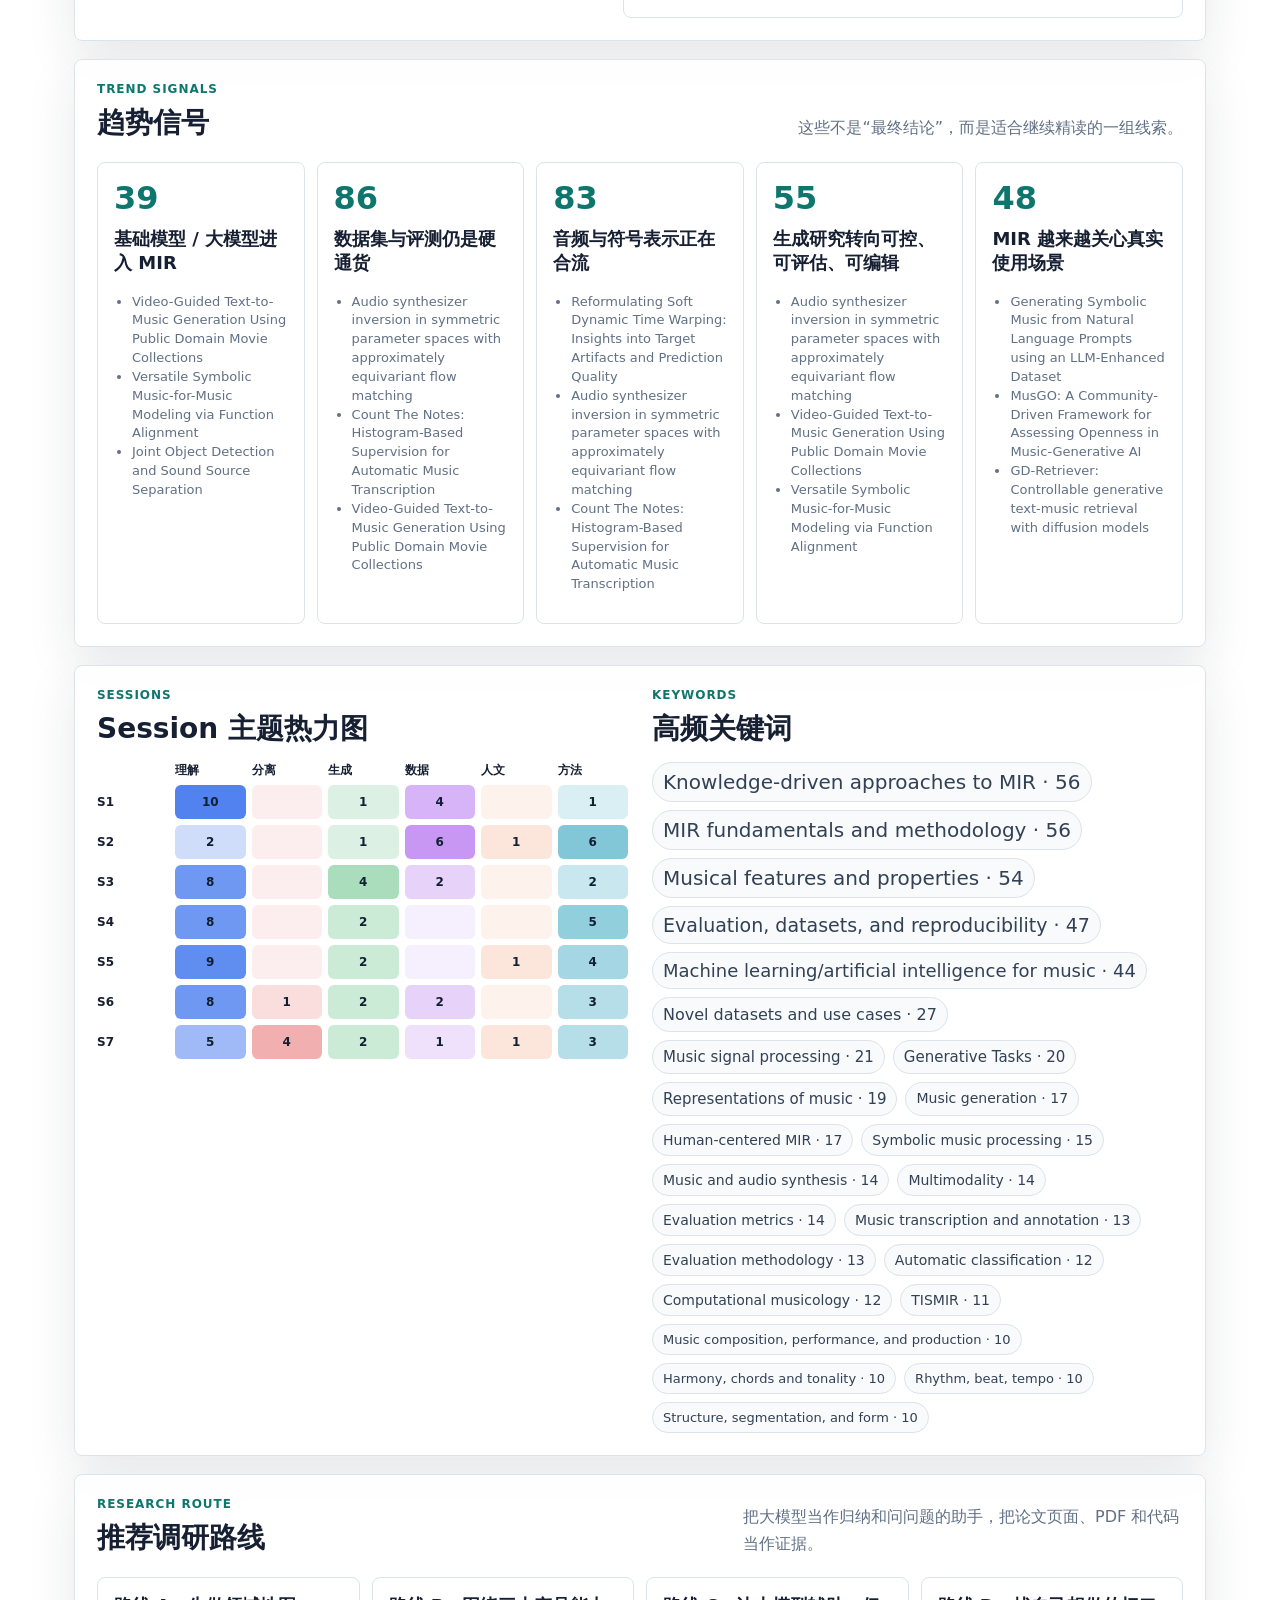
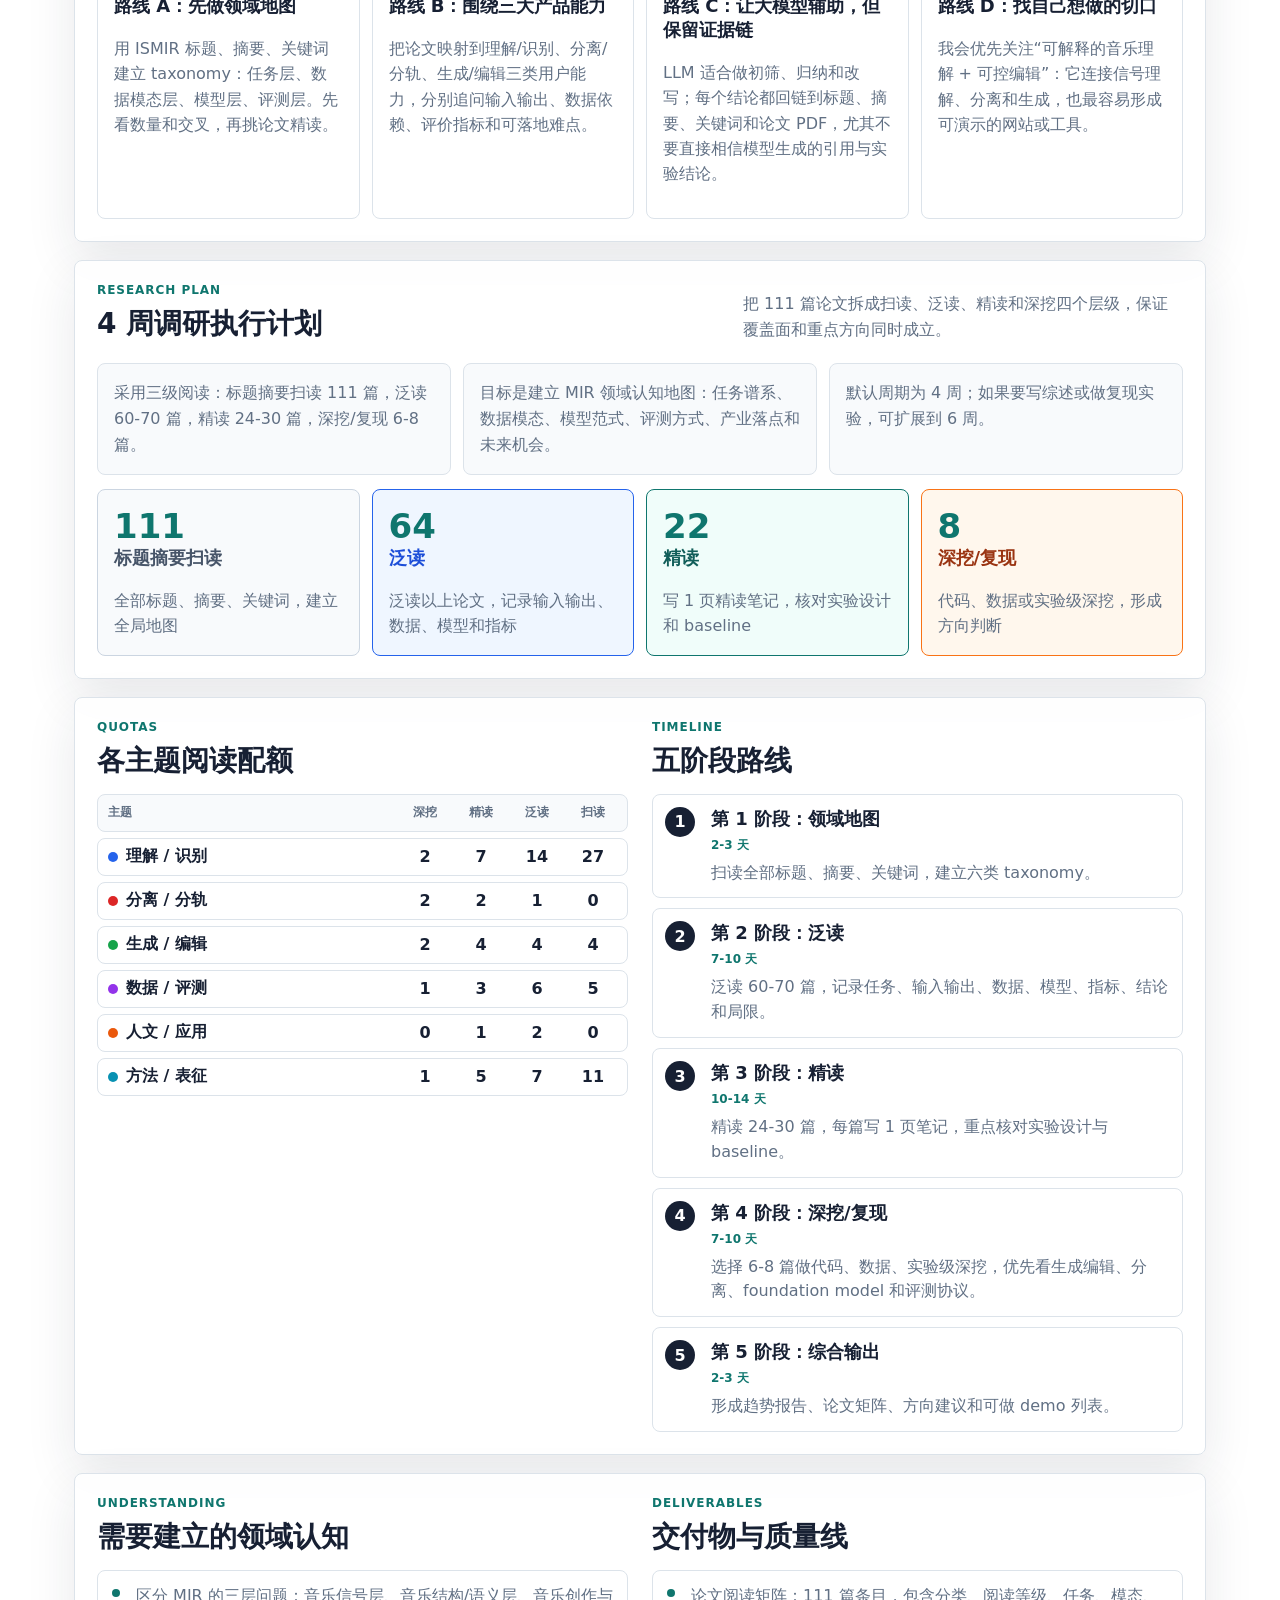
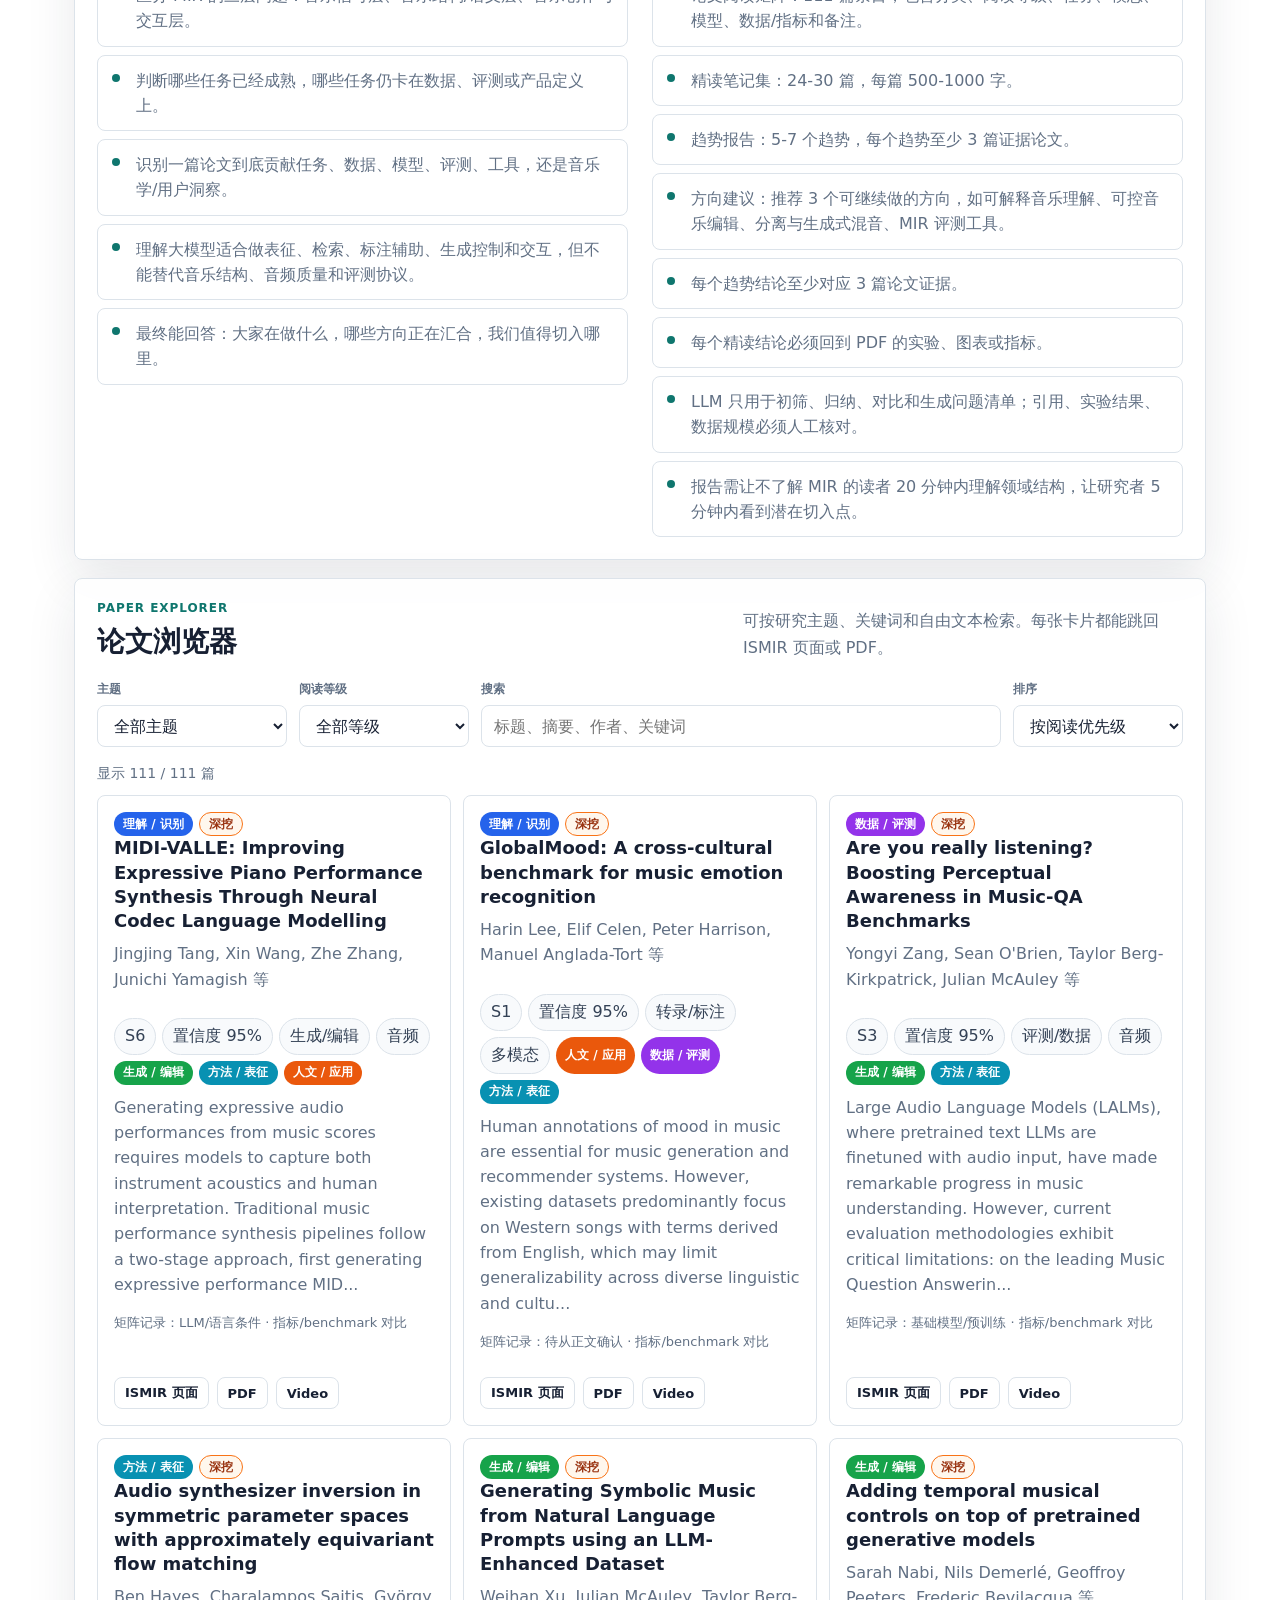
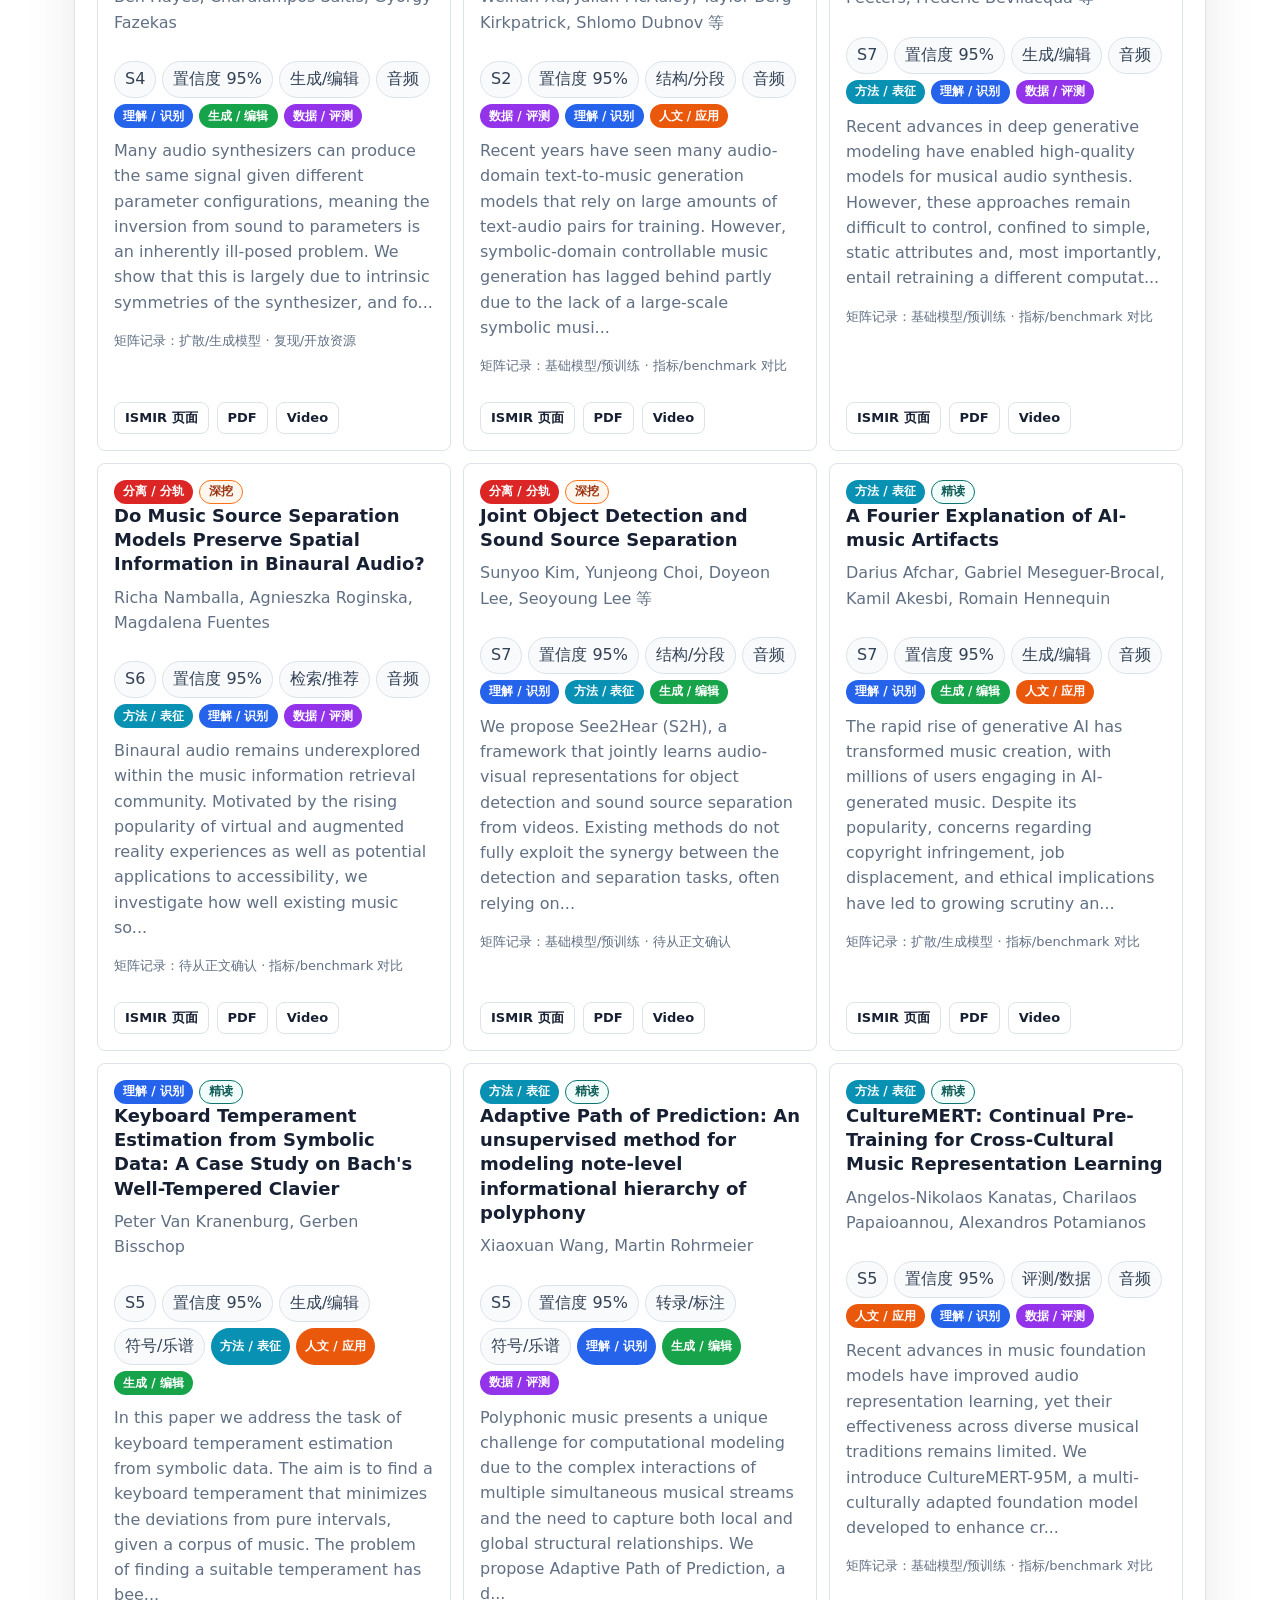
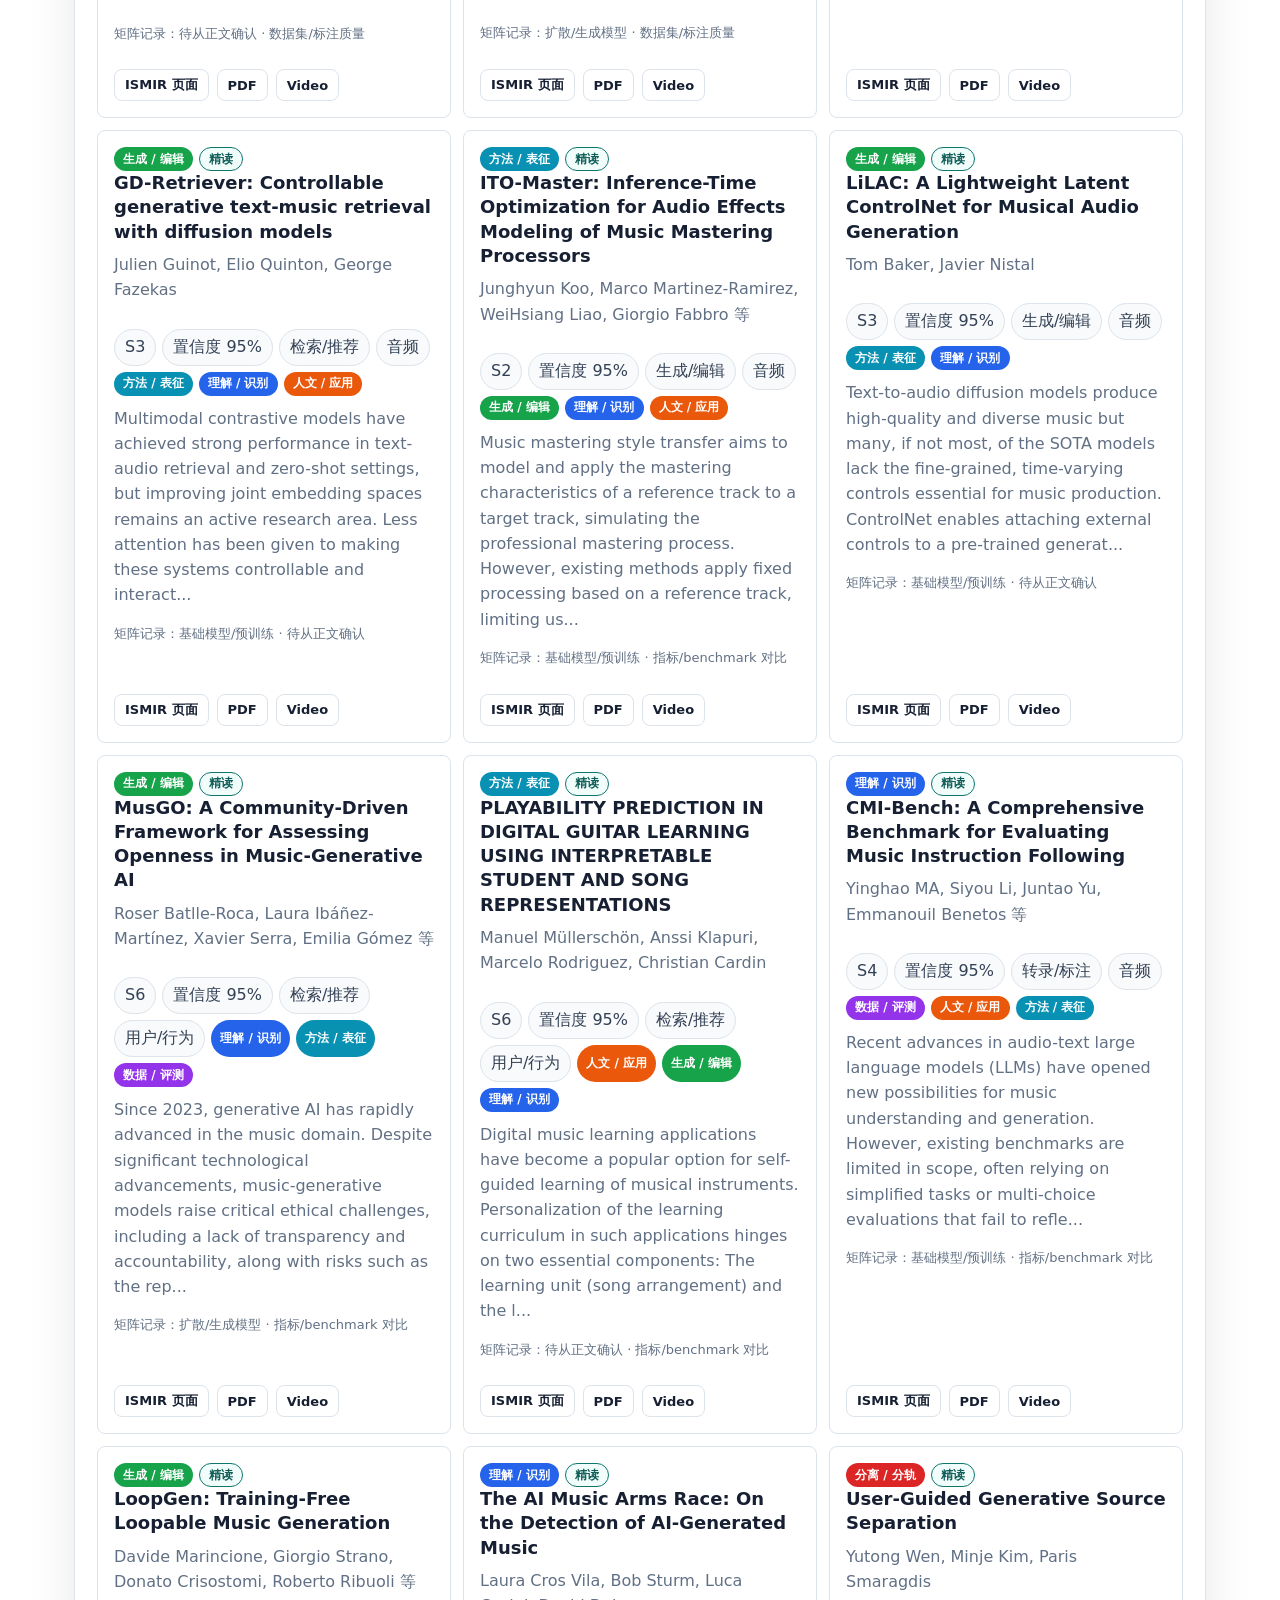
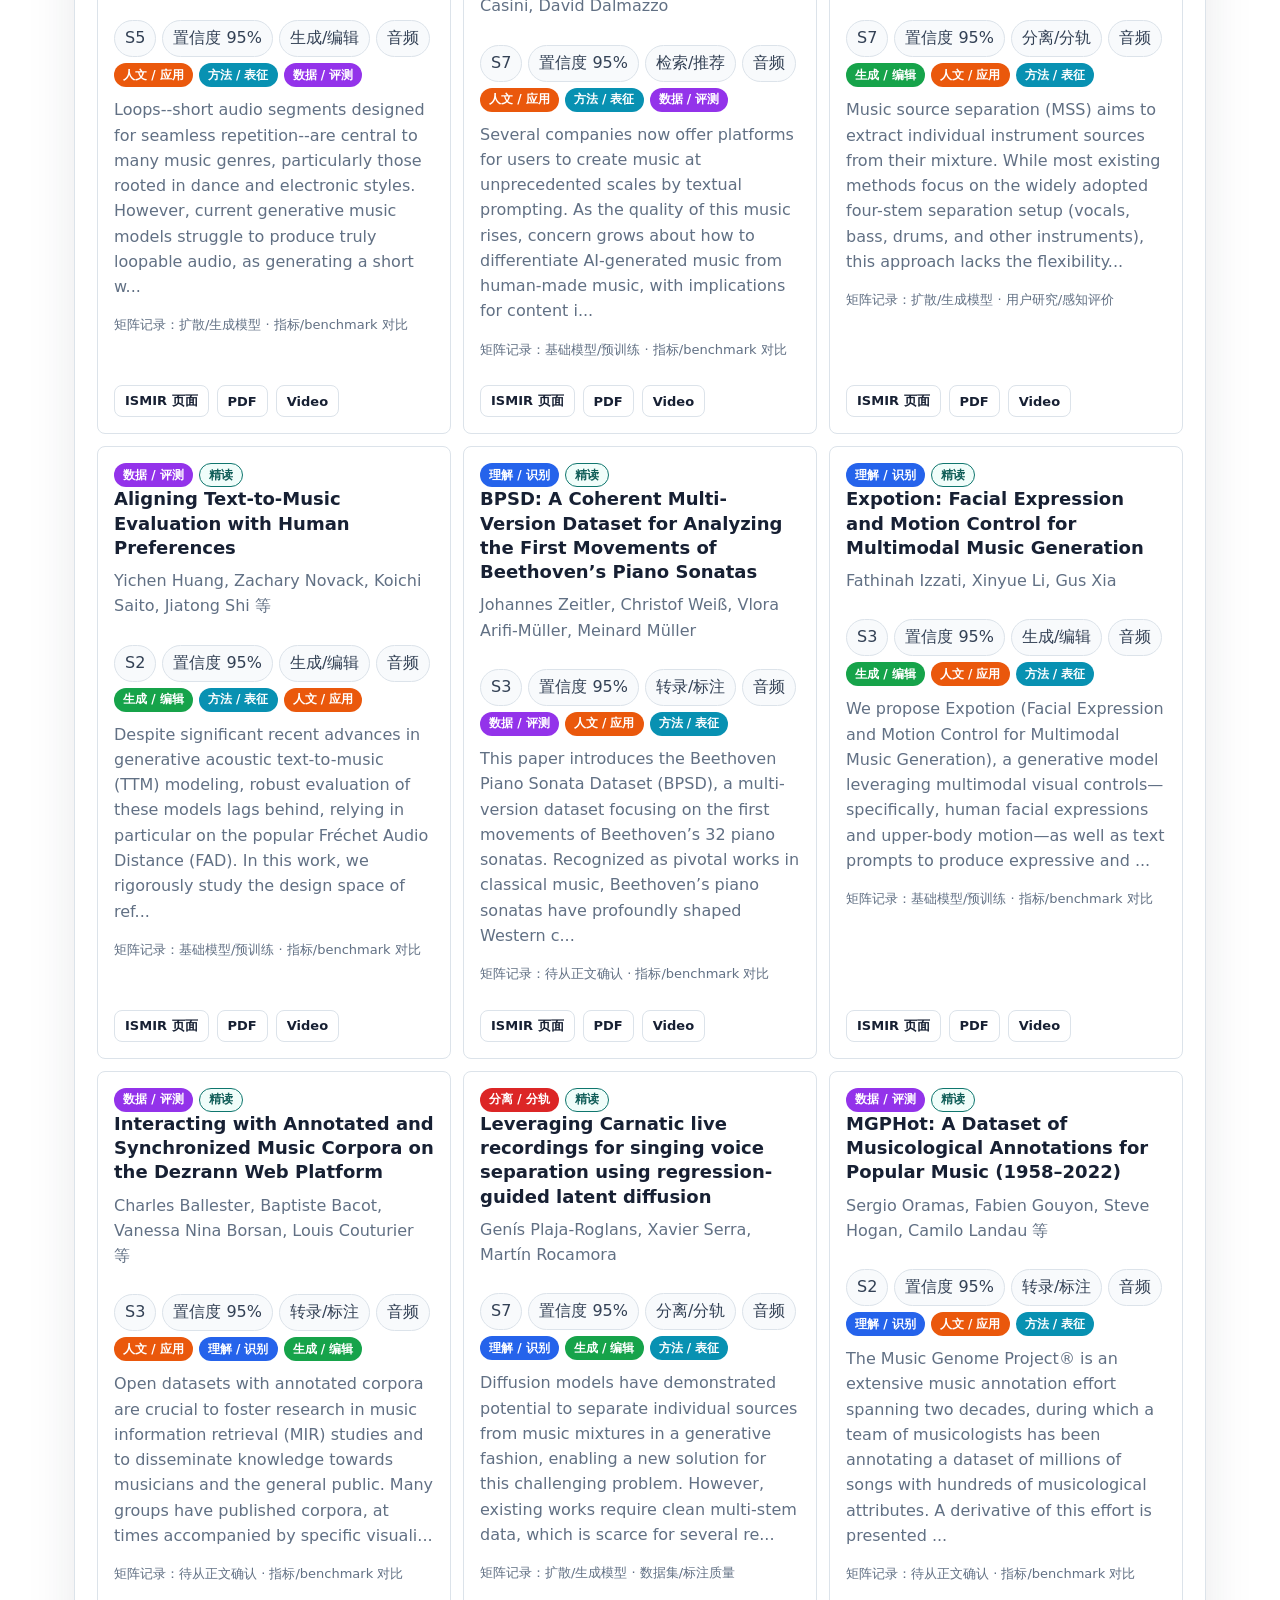
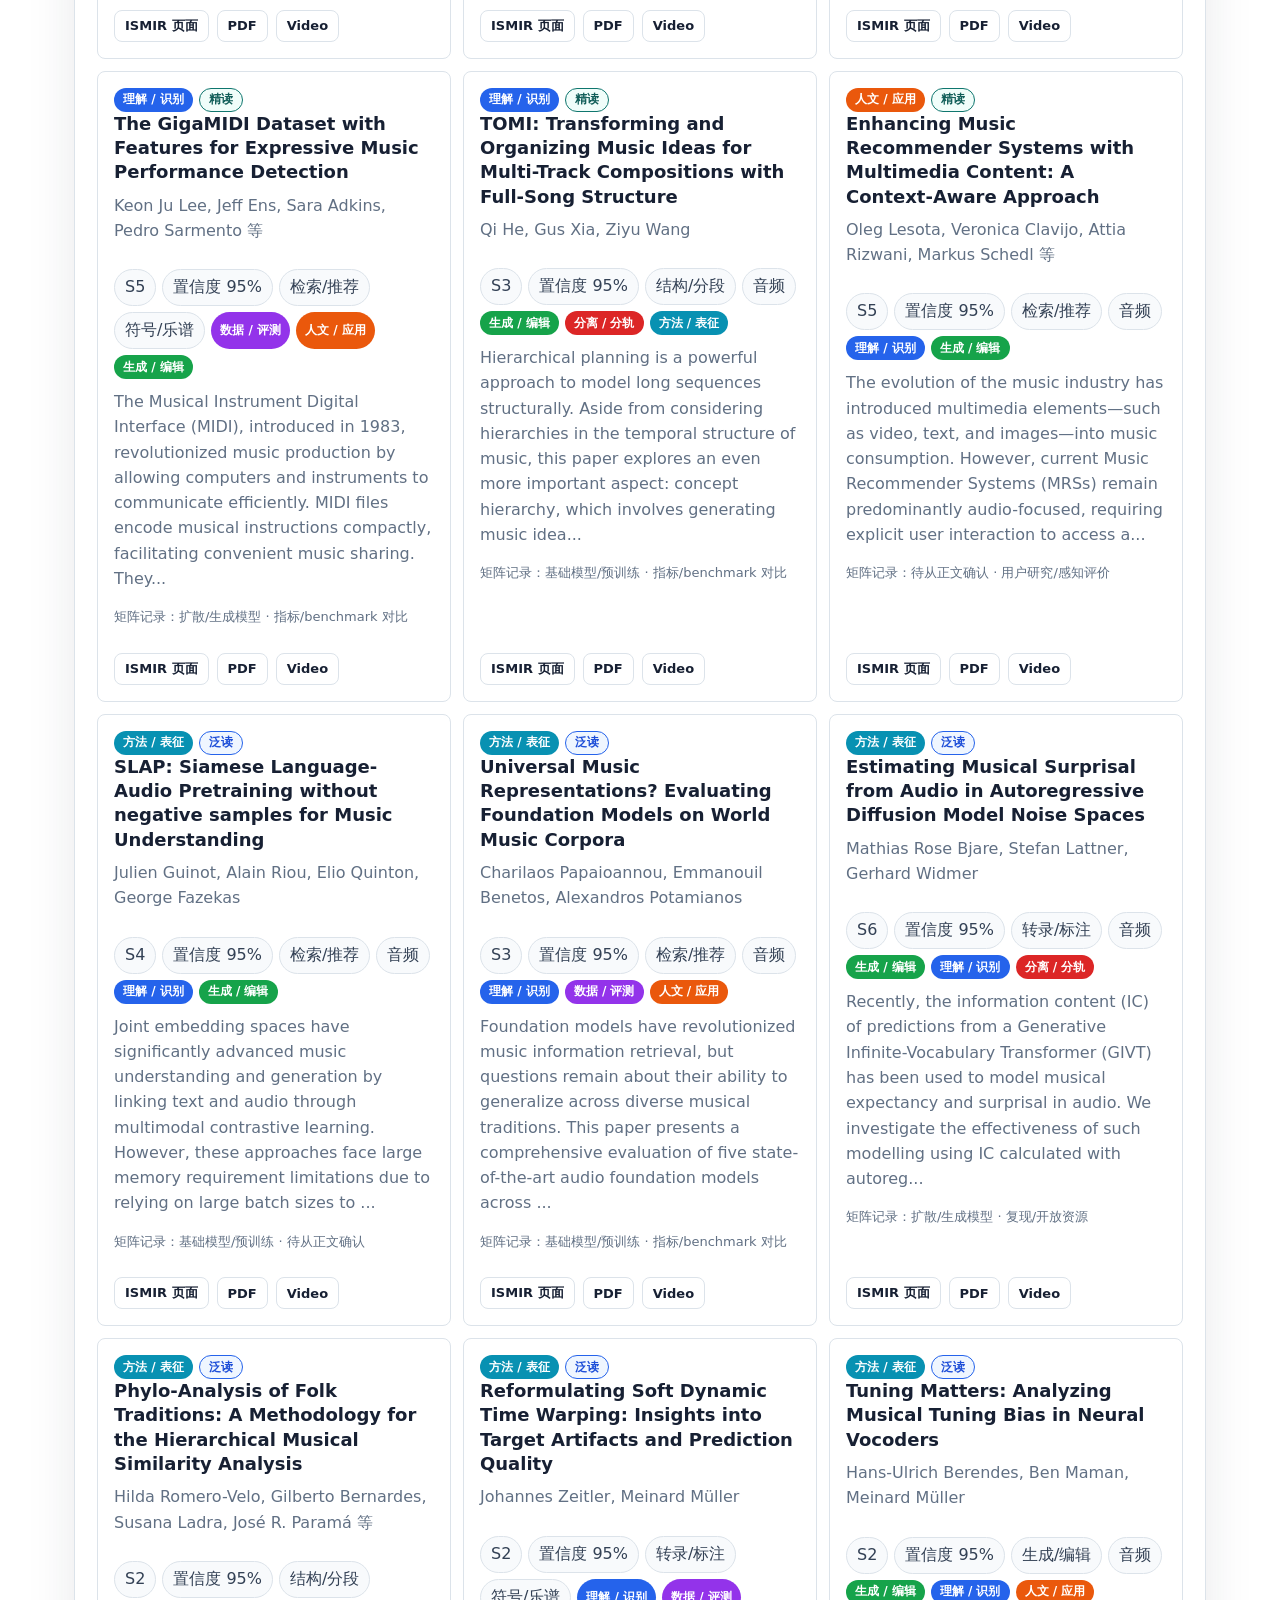
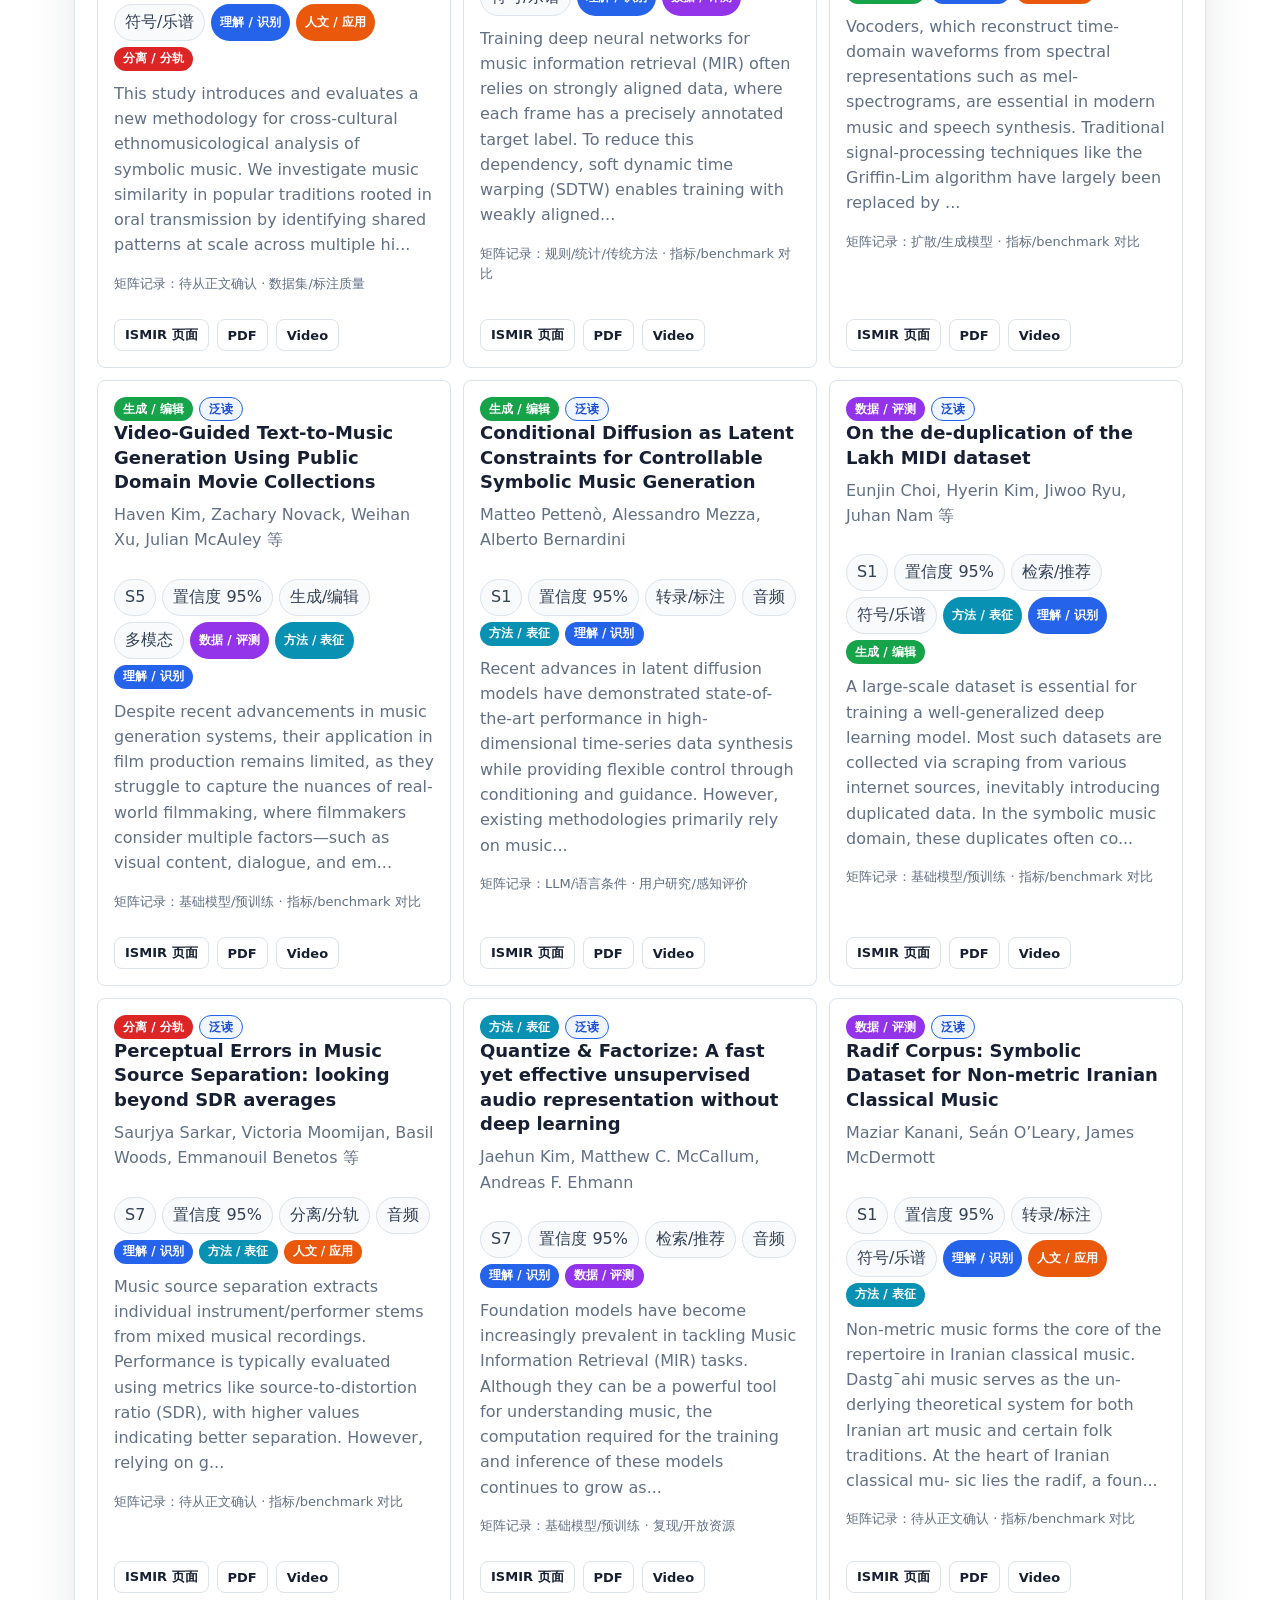
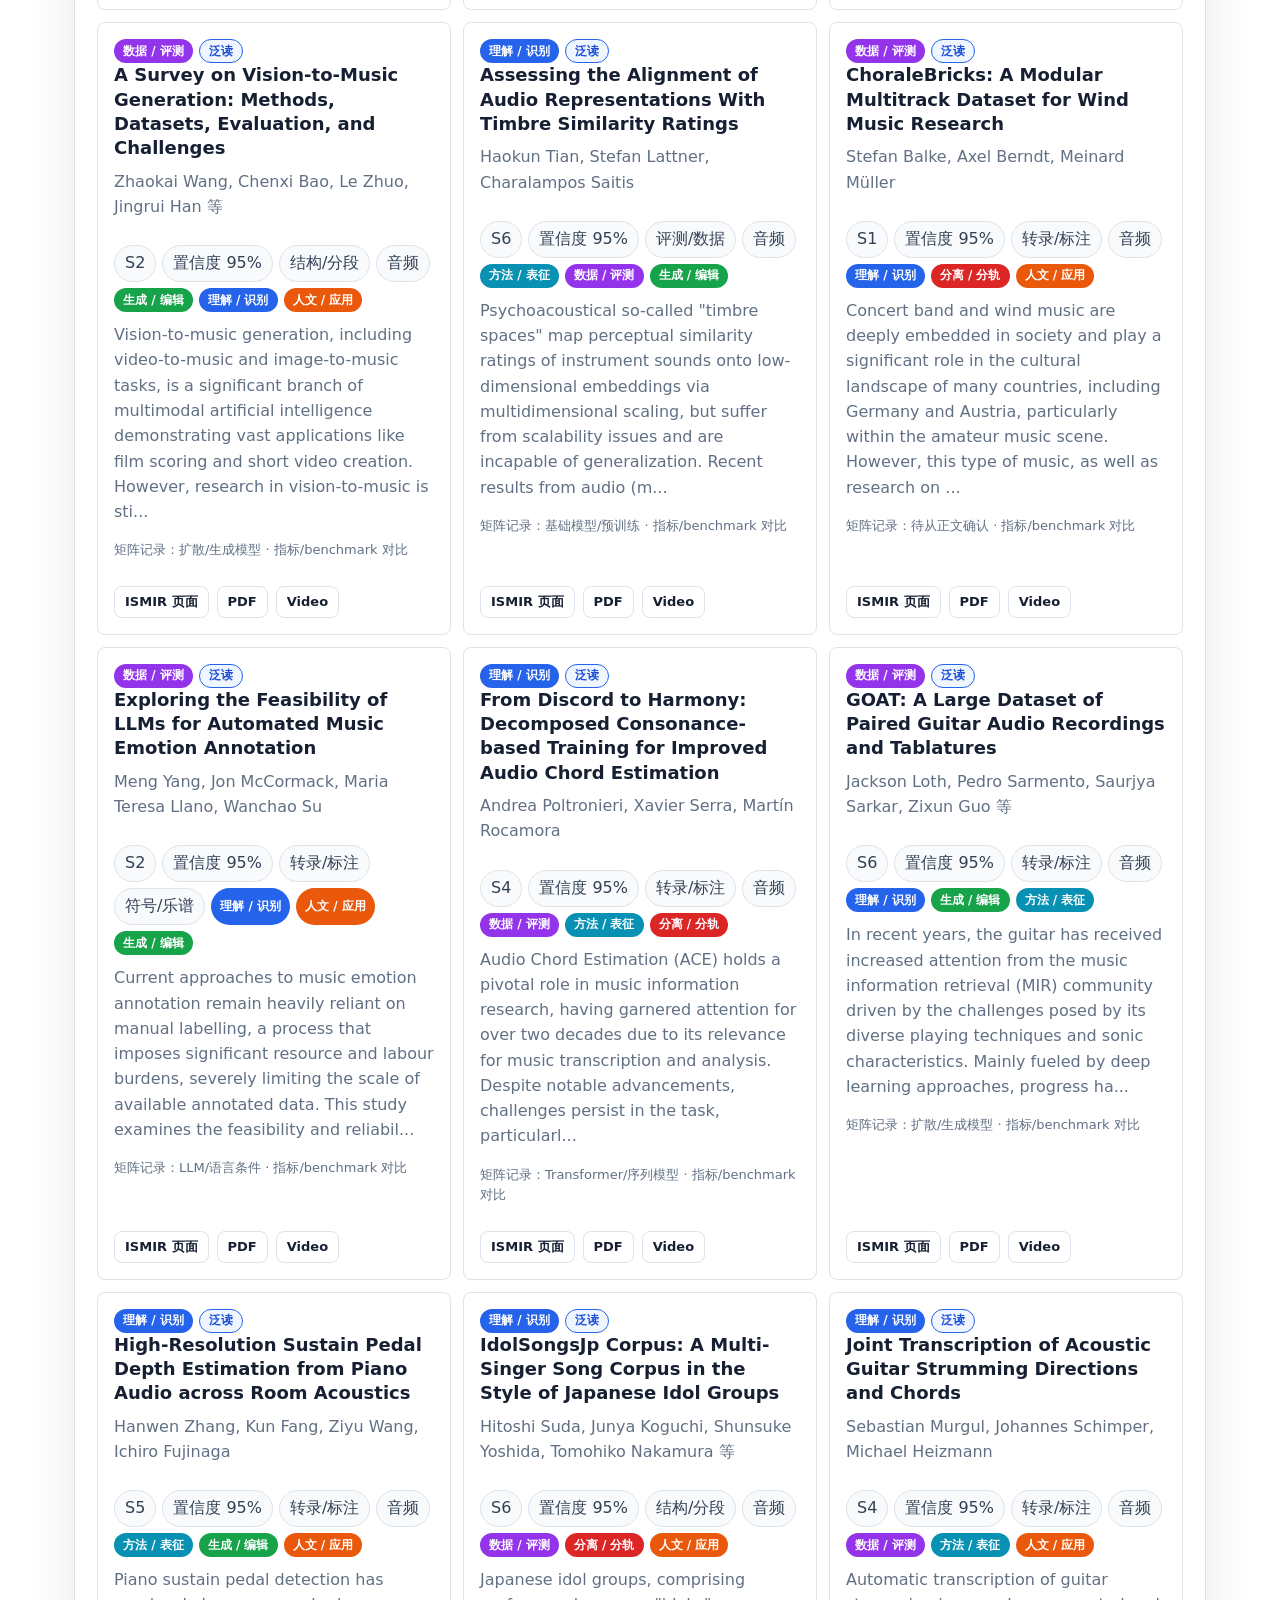
==== commit ca00641c: "添加调研计划" ====
--- a/index.html
+++ b/index.html
@@ -93,6 +93,60 @@
         <div id="routeList" class="route-list"></div>
       </section>
 
+      <section class="section-shell">
+        <div class="section-heading">
+          <div>
+            <p class="eyebrow">Research Plan</p>
+            <h2>4 周调研执行计划</h2>
+          </div>
+          <p>把 111 篇论文拆成扫读、泛读、精读和深挖四个层级，保证覆盖面和重点方向同时成立。</p>
+        </div>
+        <div id="planSummary" class="plan-summary"></div>
+        <div id="readingLadder" class="ladder-grid"></div>
+      </section>
+
+      <section class="section-shell split plan-split">
+        <div>
+          <div class="section-heading compact">
+            <div>
+              <p class="eyebrow">Quotas</p>
+              <h2>各主题阅读配额</h2>
+            </div>
+          </div>
+          <div id="quotaTable" class="quota-table"></div>
+        </div>
+        <div>
+          <div class="section-heading compact">
+            <div>
+              <p class="eyebrow">Timeline</p>
+              <h2>五阶段路线</h2>
+            </div>
+          </div>
+          <div id="phaseTimeline" class="phase-timeline"></div>
+        </div>
+      </section>
+
+      <section class="section-shell split plan-split">
+        <div>
+          <div class="section-heading compact">
+            <div>
+              <p class="eyebrow">Understanding</p>
+              <h2>需要建立的领域认知</h2>
+            </div>
+          </div>
+          <div id="understandingGoals" class="check-list"></div>
+        </div>
+        <div>
+          <div class="section-heading compact">
+            <div>
+              <p class="eyebrow">Deliverables</p>
+              <h2>交付物与质量线</h2>
+            </div>
+          </div>
+          <div id="deliverableList" class="check-list"></div>
+        </div>
+      </section>
+
       <section class="section-shell explorer">
         <div class="section-heading">
           <div>
@@ -107,12 +161,17 @@
             <select id="categoryFilter"></select>
           </label>
           <label>
+            <span>阅读等级</span>
+            <select id="levelFilter"></select>
+          </label>
+          <label>
             <span>搜索</span>
             <input id="searchInput" type="search" placeholder="标题、摘要、作者、关键词">
           </label>
           <label>
             <span>排序</span>
             <select id="sortMode">
+              <option value="priority">按阅读优先级</option>
               <option value="category">按主题</option>
               <option value="session">按 Session</option>
               <option value="confidence">按分类置信度</option>
--- a/styles.css
+++ b/styles.css
@@ -53,7 +53,7 @@
 h1 {
   max-width: 760px;
   margin-bottom: 14px;
-  font-size: clamp(40px, 7vw, 78px);
+  font-size: clamp(40px, 6vw, 66px);
   line-height: 0.98;
   letter-spacing: 0;
 }
@@ -188,6 +188,7 @@
 .narrative-list,
 .trend-grid,
 .route-list,
+.ladder-grid,
 .paper-grid {
   display: grid;
   gap: 12px;
@@ -196,6 +197,7 @@
 .narrative-card,
 .trend-card,
 .route-card,
+.ladder-card,
 .paper-card {
   border: 1px solid var(--line);
   border-radius: 8px;
@@ -291,9 +293,160 @@
   grid-template-columns: repeat(4, 1fr);
 }
 
+.plan-summary {
+  display: grid;
+  grid-template-columns: repeat(3, 1fr);
+  gap: 12px;
+  margin-bottom: 14px;
+}
+
+.plan-summary p {
+  min-height: 104px;
+  margin: 0;
+  padding: 16px;
+  border: 1px solid var(--line);
+  border-radius: 8px;
+  background: #f8fafc;
+  color: var(--muted);
+  line-height: 1.62;
+}
+
+.ladder-grid {
+  grid-template-columns: repeat(4, 1fr);
+}
+
+.ladder-card {
+  padding: 16px;
+}
+
+.ladder-count {
+  color: var(--accent);
+  font-size: 34px;
+  font-weight: 840;
+}
+
+.ladder-card p {
+  margin-bottom: 0;
+  color: var(--muted);
+  line-height: 1.58;
+}
+
+.quota-table {
+  display: grid;
+  gap: 6px;
+}
+
+.quota-row {
+  display: grid;
+  grid-template-columns: minmax(96px, 1fr) repeat(4, 48px);
+  gap: 8px;
+  align-items: center;
+  min-height: 38px;
+  padding: 0 10px;
+  border: 1px solid var(--line);
+  border-radius: 8px;
+  background: #fff;
+}
+
+.quota-row span:first-child {
+  display: flex;
+  align-items: center;
+  gap: 8px;
+  font-weight: 760;
+}
+
+.quota-row i {
+  width: 10px;
+  height: 10px;
+  flex: 0 0 auto;
+  border-radius: 999px;
+}
+
+.quota-row strong,
+.quota-head span {
+  text-align: center;
+}
+
+.quota-head {
+  background: #f8fafc;
+  color: var(--muted);
+  font-size: 12px;
+  font-weight: 780;
+}
+
+.phase-timeline {
+  display: grid;
+  gap: 10px;
+}
+
+.phase-item {
+  display: grid;
+  grid-template-columns: 34px minmax(0, 1fr);
+  gap: 12px;
+  padding: 12px;
+  border: 1px solid var(--line);
+  border-radius: 8px;
+  background: #fff;
+}
+
+.phase-index {
+  display: flex;
+  width: 30px;
+  height: 30px;
+  align-items: center;
+  justify-content: center;
+  border-radius: 999px;
+  background: var(--ink);
+  color: #fff;
+  font-weight: 820;
+}
+
+.phase-item h3 {
+  margin-bottom: 3px;
+}
+
+.phase-item span {
+  color: var(--accent);
+  font-size: 12px;
+  font-weight: 780;
+}
+
+.phase-item p {
+  margin: 7px 0 0;
+  color: var(--muted);
+  line-height: 1.55;
+}
+
+.check-list {
+  display: grid;
+  gap: 8px;
+}
+
+.check-list p {
+  margin: 0;
+  padding: 12px 12px 12px 38px;
+  border: 1px solid var(--line);
+  border-radius: 8px;
+  background: #fff;
+  color: var(--muted);
+  line-height: 1.58;
+  position: relative;
+}
+
+.check-list p::before {
+  content: "";
+  position: absolute;
+  left: 14px;
+  top: 18px;
+  width: 8px;
+  height: 8px;
+  border-radius: 999px;
+  background: var(--accent);
+}
+
 .controls {
   display: grid;
-  grid-template-columns: 210px minmax(220px, 1fr) 180px;
+  grid-template-columns: 190px 170px minmax(220px, 1fr) 170px;
   gap: 12px;
 }
 
@@ -346,6 +499,54 @@
   margin: 10px 0;
 }
 
+.paper-badges {
+  display: flex;
+  flex-wrap: wrap;
+  gap: 6px;
+}
+
+.read-tag {
+  display: inline-flex;
+  min-height: 24px;
+  align-items: center;
+  padding: 0 9px;
+  border: 1px solid var(--line);
+  border-radius: 999px;
+  background: #fff;
+  color: var(--ink);
+  font-size: 12px;
+  font-weight: 800;
+}
+
+.level-deep_dive {
+  border-color: #f97316;
+  background: #fff7ed;
+  color: #9a3412;
+}
+
+.level-close_read {
+  border-color: #0f766e;
+  background: #f0fdfa;
+  color: #115e59;
+}
+
+.level-broad_read {
+  border-color: #2563eb;
+  background: #eff6ff;
+  color: #1d4ed8;
+}
+
+.level-scan {
+  border-color: #cbd5e1;
+  background: #f8fafc;
+  color: #475569;
+}
+
+.matrix-note {
+  margin-top: 0;
+  font-size: 13px;
+}
+
 .paper-actions {
   display: flex;
   flex-wrap: wrap;
@@ -384,8 +585,14 @@
   .summary-grid,
   .trend-grid,
   .route-list,
+  .plan-summary,
+  .ladder-grid,
   .paper-grid {
     grid-template-columns: repeat(2, 1fr);
+  }
+
+  .controls {
+    grid-template-columns: repeat(2, minmax(0, 1fr));
   }
 }
 
@@ -400,6 +607,8 @@
   .summary-grid,
   .trend-grid,
   .route-list,
+  .plan-summary,
+  .ladder-grid,
   .paper-grid,
   .controls {
     grid-template-columns: 1fr;
@@ -412,4 +621,10 @@
   .heat-row {
     grid-template-columns: 58px repeat(6, 1fr);
   }
-}
+
+  .quota-row {
+    grid-template-columns: minmax(88px, 1fr) repeat(4, 38px);
+    padding: 0 8px;
+    font-size: 12px;
+  }
+}
